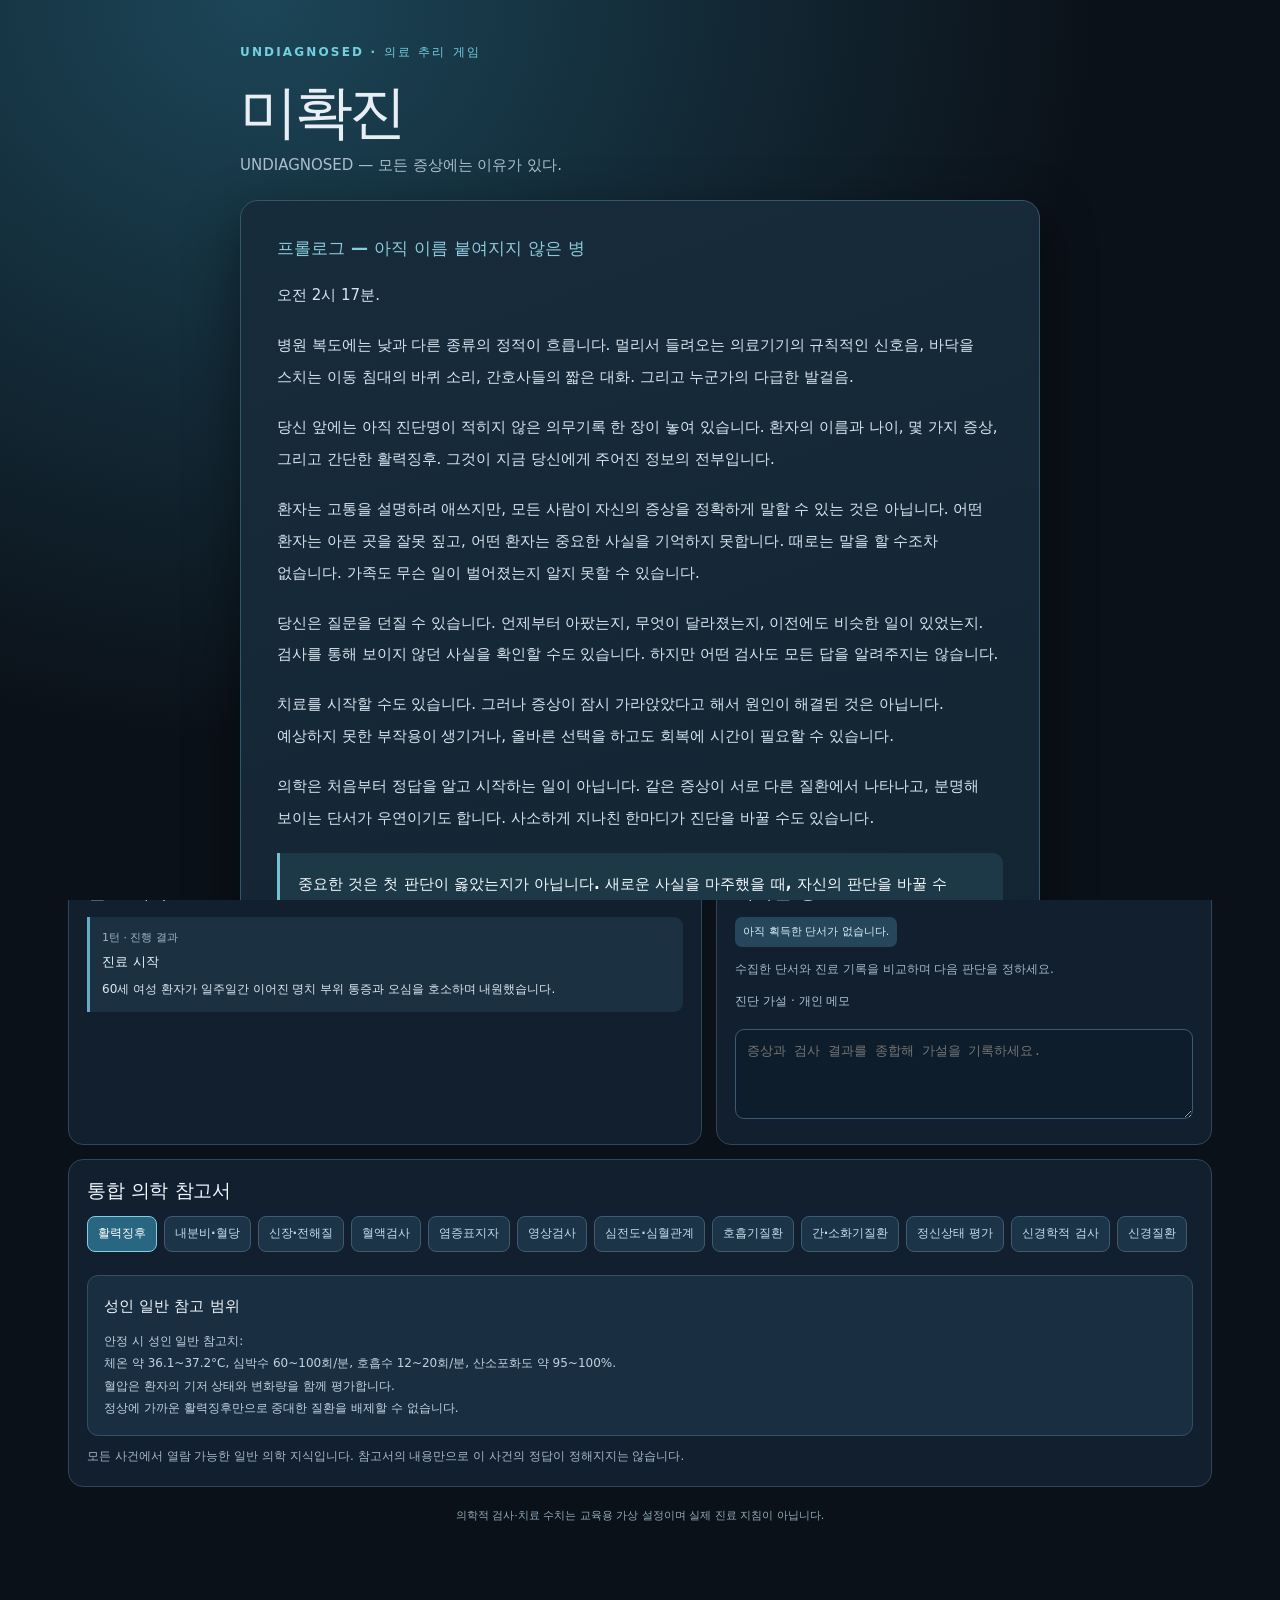
==== index.html @ 045e614c "Require timely source control and antibiotics for top ending" ====
<!doctype html>
<html lang="ko">
<head>
<meta charset="utf-8" />
<meta name="viewport" content="width=device-width, initial-scale=1" />
<title>미확진 | CASE 001 조용한 복통</title>
<style>
:root{font-family:system-ui,-apple-system,'Pretendard','Noto Sans KR',sans-serif;color:#e9eef5;background:#0b1119;font-synthesis:none}
*{box-sizing:border-box}body{margin:0;min-height:100vh}button{font:inherit;cursor:pointer}button:disabled{opacity:.38;cursor:not-allowed}a{color:#9dd6ff}.app{max-width:1220px;margin:auto;padding:22px 22px 72px}.top{display:flex;align-items:center;justify-content:space-between;gap:14px;flex-wrap:wrap}.brand{font-size:12px;color:#70c9dc;letter-spacing:.16em;font-weight:800}.top h1{margin:5px 0;font-size:clamp(25px,4vw,38px);letter-spacing:-.04em}.muted{color:#94a4b7}.sub{margin:5px 0 0;color:#a8b5c4;font-size:14px}.pill{background:#142738;color:#8cd9e8;border:1px solid #29455c;border-radius:999px;padding:7px 12px;font-size:12px;font-weight:750}.button{border-radius:10px;border:1px solid #36516a;background:#1a2b3f;color:#e7f3ff;padding:10px 15px;font-weight:700}.button:hover:not(:disabled){border-color:#78c6ea;background:#203b55}.button.primary{background:#176c87;border-color:#2896b1}.button.warn{background:#6d3638;border-color:#995254}.layout{display:grid;grid-template-columns:minmax(0,1.55fr) minmax(310px,1fr);gap:16px;margin-top:17px}.panel{background:#111c29;border:1px solid #2b3b4c;border-radius:16px;padding:18px;min-width:0}.wide{grid-column:1/-1}.stats{display:grid;grid-template-columns:repeat(4,1fr);gap:10px;margin:16px 0}.stat{background:#172637;border:1px solid #2b4054;border-radius:12px;padding:14px}.stat .label{font-size:11px;color:#98aabe;margin-bottom:4px}.stat strong{font-size:23px;font-variant-numeric:tabular-nums}.stat small{font-size:11px;color:#b4c4d4}.cardhead{display:flex;justify-content:space-between;gap:14px;align-items:flex-start}.cardhead h2{margin:4px 0 5px;font-size:22px}.cardhead .code{font-size:11px;color:#70c9dc;letter-spacing:.07em;font-weight:800}.quote{margin-top:14px;padding:18px;border-radius:13px;background:#1a2a3a;border-left:3px solid #66b8c8;color:#f2f6fc;line-height:1.95;white-space:pre-wrap}.measures{display:grid;grid-template-columns:repeat(3,1fr);gap:8px;margin-top:14px}.measure{background:#0d1723;border-radius:10px;padding:11px}.measure span{font-size:11px;color:#91a6b9}.measure b{display:block;font-size:18px;margin-top:4px;font-variant-numeric:tabular-nums}.sectiontitle{font-size:13px;letter-spacing:.06em;color:#92bace;font-weight:850;margin:0 0 12px}.tabs{display:flex;flex-wrap:wrap;gap:7px;margin-bottom:13px}.tab{border:1px solid #3b4b5c;border-radius:9px;background:#152435;color:#b7c8d8;padding:8px 11px;font-size:13px;font-weight:700}.tab.active{background:#235c73;border-color:#50a9c5;color:#fff}.actions{display:grid;gap:8px;max-height:470px;overflow:auto;padding-right:3px}.action{width:100%;text-align:left;border:1px solid #34485a;border-radius:11px;background:#172536;color:#ebf3fa;padding:12px;display:flex;align-items:center;justify-content:space-between;gap:14px}.action:hover:not(:disabled){background:#21364b;border-color:#77a4bd}.action strong{display:block;font-size:14px}.action small{display:block;color:#95acbd;margin-top:3px;font-size:12px}.cost{white-space:nowrap;background:#263c4f;border-radius:6px;padding:5px 7px;color:#a6d7e7;font-weight:850;font-size:12px}.narrative{margin-top:12px;max-height:345px;overflow:auto}.entry{padding:12px;border-left:2px solid #4b8aa6;background:#172736;margin:0 0 8px;border-radius:0 9px 9px 0}.entry small{color:#96aabf}.entry strong{display:block;margin:4px 0;font-size:14px}.entry p{white-space:pre-wrap;line-height:1.75;font-size:13px;margin:5px 0 0;color:#d6e3ee}.entry.alert{border-left-color:#f0a366;background:#352a2b}.entry.good{border-left-color:#6bc8a3}.control{display:flex;justify-content:space-between;align-items:center;gap:10px;margin-top:15px;flex-wrap:wrap}.track{display:flex;gap:5px;margin-top:11px}.dot{height:7px;flex:1;border-radius:20px;background:#304253}.dot.on{background:#51bfd2}.evidence{display:flex;flex-wrap:wrap;gap:6px;margin:12px 0}.tag{font-size:11px;padding:5px 8px;border-radius:6px;background:#1f3a4e;color:#b6dcf2}.tag.red{background:#542d32;color:#ffd9d9}.help{font-size:12px;line-height:1.8;color:#9dafc2}.openbook{background:#142536;border:1px solid #334f62;border-radius:12px;padding:14px;margin-top:12px}.openbook h3{margin:0 0 8px;font-size:14px}.openbook p{margin:7px 0;font-size:12px;line-height:1.85;color:#c1d1e0;white-space:pre-line}.over{margin:16px 0;padding:22px;border:1px solid #6ca5ab;border-radius:17px;background:linear-gradient(140deg,#173c47,#11232f)}.over h2{margin:0 0 12px}.over p{line-height:1.8}.optionrow{display:flex;flex-wrap:wrap;gap:8px;margin-top:12px}.mini{font-size:11px}.danger{color:#ffb7a7}.gold{color:#f8d18a}.hidden{display:none!important}.separator{height:1px;background:#2c4052;margin:15px 0}.details{background:#111d2a;border-radius:8px;padding:9px 12px;margin-top:12px}.details summary{cursor:pointer;font-size:13px;color:#d1e3f0}.details p{font-size:12px;line-height:1.8;color:#a5b9c9}.vitalswarn{color:#ffb7a7!important}@media(max-width:850px){.layout{grid-template-columns:1fr}.stats{grid-template-columns:repeat(2,1fr)}.app{padding:14px 13px 65px}.panel{padding:14px}.wide{grid-column:auto}.measures{grid-template-columns:repeat(3,1fr)}.measure b{font-size:15px}}@media(max-width:400px){.measures{grid-template-columns:repeat(2,1fr)}}

/* 시작 전 독립된 응급실 초진 장면 */
.intro-screen{position:fixed;inset:0;z-index:1000;overflow-y:auto;background:radial-gradient(ellipse at 25% 0%,#183648 0%,#0b1119 52%);padding:24px 16px 55px}
.intro-inner{max-width:790px;margin:24px auto 0}
.intro-eyebrow{color:#70c9dc;font-size:12px;font-weight:850;letter-spacing:.15em}
.intro-title{font-size:clamp(30px,5vw,46px);line-height:1.2;margin:12px 0 8px;letter-spacing:-.05em}
.intro-lead{font-size:15px;color:#aec2d0;line-height:1.85;margin:0 0 24px}
.intro-paper{background:#152534;border:1px solid #365268;border-radius:18px;padding:clamp(20px,4vw,35px);box-shadow:0 18px 55px #0005}
.intro-meta{display:flex;gap:9px;flex-wrap:wrap;margin-bottom:20px}
.intro-meta span{background:#20394c;border:1px solid #345569;border-radius:8px;padding:7px 11px;font-size:12px;color:#d5e7f3}
.intro-scene{font-size:15px;line-height:2.05;color:#d0dfeb;margin:15px 0 20px}
.intro-speaker{color:#74d4df;font-weight:850;font-size:12px;letter-spacing:.02em;margin-bottom:7px}
.intro-dialogue{border-left:3px solid #66b8c8;background:#1b3040;border-radius:0 12px 12px 0;padding:15px 18px;font-size:16px;line-height:2.05;color:#f6f9fc;margin:0 0 19px;white-space:pre-line}
.intro-dialogue.family{border-left-color:#d3ab76;background:#2d2d35}
.intro-record{border-top:1px solid #385064;padding-top:18px;margin-top:19px}
.intro-record h3{margin:0 0 12px;font-size:14px;color:#bcd6e6}
.intro-vitals{display:grid;grid-template-columns:repeat(3,1fr);gap:8px}
.intro-vitals div{padding:10px;background:#0f1d2b;border-radius:9px}
.intro-vitals small{display:block;color:#96aebe;font-size:11px}
.intro-vitals b{display:block;margin-top:4px;font-size:15px}
.intro-notice{color:#a7c0d2;font-size:12px;line-height:1.8;margin-top:15px}
.intro-action{display:flex;align-items:center;justify-content:space-between;gap:15px;flex-wrap:wrap;margin-top:22px}
.intro-action .button{padding:14px 23px;font-size:15px}
body.intro-open{overflow:hidden}
@media(max-width:500px){.intro-inner{margin:0 auto}.intro-vitals{grid-template-columns:repeat(2,1fr)}.intro-action .button{width:100%}}

/* 공통 세계관 프롤로그와 CASE 선택 */
.world-screen{position:fixed;inset:0;z-index:2000;overflow-y:auto;background:radial-gradient(ellipse at 20% 0%,#1c4658,#0b1119 58%);padding:24px 16px 65px}
.world-inner{max-width:800px;margin:20px auto 0}
.world-kicker{font-size:12px;font-weight:800;color:#74cfdf;letter-spacing:.18em}
.world-inner h1{font-size:clamp(34px,6vw,58px);letter-spacing:-.06em;margin:13px 0 4px}
.world-subtitle{color:#acbdce;font-size:15px;margin:0 0 25px}
.world-sheet{border:1px solid #34566a;background:linear-gradient(160deg,#172c3b,#101c29);border-radius:18px;padding:clamp(20px,4vw,36px);box-shadow:0 18px 55px #0007}
.world-sheet h2{font-size:17px;color:#8ccbdc;margin:0 0 20px}
.world-sheet p{font-size:15px;line-height:2.13;color:#d8e5ef;margin:0 0 18px;word-break:keep-all}
.world-sheet .world-emphasis{border-left:3px solid #70c4d1;background:#1d3947;padding:16px 18px;font-weight:700;color:#f5fbff;border-radius:0 10px 10px 0}
.world-selection{margin-top:26px;border-top:1px solid #34566a;padding-top:22px}
.world-selection h2{font-size:17px;margin:0 0 8px}
.world-selection .help{margin-bottom:16px}
.world-cases{display:grid;grid-template-columns:repeat(2,minmax(0,1fr));gap:12px}
.world-case{display:flex;flex-direction:column;align-items:flex-start;gap:8px;text-align:left;background:#1c3244;color:#f2f9ff;border:1px solid #43657a;border-radius:13px;padding:18px;min-height:150px;text-decoration:none}
.world-case:hover,.world-case:focus-visible{background:#27475c;border-color:#8fd7e6}
.world-case small{font-size:11px;letter-spacing:.1em;color:#83cadb;font-weight:850}
.world-case strong{font-size:18px}
.world-case span{font-size:12px;line-height:1.7;color:#aec4d4}
.world-footnote{color:#94adbf;font-size:12px;line-height:1.8;margin-top:18px}
@media(max-width:580px){.world-cases{grid-template-columns:1fr}.world-case{min-height:0}.world-inner{margin:0 auto}}

/* AP 및 턴 막대: 공통 스타일 파일이 이전 캐시여도 표시 */
.ug-shell .ug-stat .track{display:flex!important;gap:5px;min-height:7px;align-items:center;margin-top:11px}
.ug-shell .ug-stat .track .dot{display:block!important;flex:1 1 0;min-width:0;height:7px;border-radius:999px;background:#304253}
.ug-shell .ug-stat .track .dot.on{background:#51bfd2}
.ug-shell .ug-stat #stateDesc{display:block;margin-top:2px;font-size:11px;color:#a9becd}
</style>
<link rel="stylesheet" href="./shared-ui.css?v=3">
</head>
<body class="intro-open">

<section class="world-screen" id="worldScreen" aria-labelledby="worldTitle">
  <div class="world-inner">
    <div class="world-kicker">UNDIAGNOSED · 의료 추리 게임</div>
    <h1 id="worldTitle">미확진</h1>
    <p class="world-subtitle">UNDIAGNOSED — 모든 증상에는 이유가 있다.</p>
    <article class="world-sheet">
      <h2>프롤로그 — 아직 이름 붙여지지 않은 병</h2>
      <p>오전 2시 17분.</p>
      <p>병원 복도에는 낮과 다른 종류의 정적이 흐릅니다. 멀리서 들려오는 의료기기의 규칙적인 신호음, 바닥을 스치는 이동 침대의 바퀴 소리, 간호사들의 짧은 대화. 그리고 누군가의 다급한 발걸음.</p>
      <p>당신 앞에는 아직 진단명이 적히지 않은 의무기록 한 장이 놓여 있습니다. 환자의 이름과 나이, 몇 가지 증상, 그리고 간단한 활력징후. 그것이 지금 당신에게 주어진 정보의 전부입니다.</p>
      <p>환자는 고통을 설명하려 애쓰지만, 모든 사람이 자신의 증상을 정확하게 말할 수 있는 것은 아닙니다. 어떤 환자는 아픈 곳을 잘못 짚고, 어떤 환자는 중요한 사실을 기억하지 못합니다. 때로는 말을 할 수조차 없습니다. 가족도 무슨 일이 벌어졌는지 알지 못할 수 있습니다.</p>
      <p>당신은 질문을 던질 수 있습니다. 언제부터 아팠는지, 무엇이 달라졌는지, 이전에도 비슷한 일이 있었는지. 검사를 통해 보이지 않던 사실을 확인할 수도 있습니다. 하지만 어떤 검사도 모든 답을 알려주지는 않습니다.</p>
      <p>치료를 시작할 수도 있습니다. 그러나 증상이 잠시 가라앉았다고 해서 원인이 해결된 것은 아닙니다. 예상하지 못한 부작용이 생기거나, 올바른 선택을 하고도 회복에 시간이 필요할 수 있습니다.</p>
      <p>의학은 처음부터 정답을 알고 시작하는 일이 아닙니다. 같은 증상이 서로 다른 질환에서 나타나고, 분명해 보이는 단서가 우연이기도 합니다. 사소하게 지나친 한마디가 진단을 바꿀 수도 있습니다.</p>
      <p class="world-emphasis">중요한 것은 첫 판단이 옳았는지가 아닙니다. 새로운 사실을 마주했을 때, 자신의 판단을 바꿀 수 있는가입니다.</p>
      <p>그리고 의무기록의 숫자 뒤에는 한 사람이 있습니다. 어제까지 평범한 일상을 보내던 사람, 내일의 약속을 기대하던 사람, 가족에게 별일 없다고 말했던 사람이 지금 당신 앞에 있습니다.</p>
      <p>이해하기 어려운 말을 하거나 낯선 행동을 보인다고 해도, 그 사람 자체가 이상한 것은 아닙니다. 아직 설명되지 않은 증상을 겪고 있을 수도 있습니다.</p>
      <p>시간은 멈추지 않습니다. 모든 검사를 할 수도, 모든 가능성을 기다릴 수도 없습니다. 무엇을 먼저 물어보고, 어떤 검사를 선택하고, 언제 치료할지 결정해야 합니다.</p>
      <p>당신은 의무기록의 첫 장을 펼칩니다. 확인된 사실은 많지 않습니다. 그러나 지금 당신을 기다리는 환자가 있습니다.</p>
      <p><strong>환자 접수 준비 완료.<br>현재 진단: 미확진(UNDIAGNOSED)</strong></p>
      <div class="world-selection" id="caseSelection">
        <h2>담당할 사건을 선택하십시오</h2>
        <p class="help">사건을 선택하면 해당 환자의 프롤로그가 공개됩니다. 질환의 정답은 진료가 끝나기 전까지 알려주지 않습니다.</p>
        <div class="world-cases">
          <button class="world-case" type="button" id="chooseCase001"><small>CASE 001 · 응급실</small><strong>조용한 복통</strong><span>며칠째 계속된 통증을 호소하는 환자. 어디서부터 문제를 살펴야 할까요?</span></button>
          <a class="world-case" href="./case002.html"><small>CASE 002 · 응급실</small><strong>그녀가 변하기 시작했다</strong><span>갑작스러운 행동 변화와 불안. 환자와 보호자는 서로 다른 이야기를 합니다.</span></a>
          <a class="world-case" href="./case003.html"><small>CASE 003 · 응급실 / 동물병원</small><strong>마지막 산책</strong><span>의식 없는 환자와 함께 구조된 강아지. 두 개의 기록에서 사건의 원인을 찾아보세요.</span></a>
          <a class="world-case" href="./case004.html"><small>CASE 004 · 응급실</small><strong>99%</strong><span>정상처럼 보이는 수치와 심한 두통. 검사 결과와 환자 상태가 일치하지 않습니다.</span></a>
          <a class="world-case" href="./case005.html"><small>CASE 005 · 소아응급실</small><strong>다 나은 줄 알았는데</strong><span>명절 뒤 장염 진료를 받고 돌아온 아이. 설사는 줄었지만 어째서 상태가 나빠졌을까요?</span></a>
        </div>
      </div>
    </article>
    <p class="world-footnote">본 작품은 가상의 인물과 진료 경과를 다루는 의료 추리 게임이며, 실제 의료행위를 위한 지침이 아닙니다.</p>
  </div>
</section>

<section class="intro-screen" id="introScreen" aria-labelledby="introTitle">
  <div class="intro-inner">
    <div class="intro-eyebrow">UNDIAGNOSED · 미확진 / CASE 001</div>
    <h1 class="intro-title" id="introTitle">조용한 복통</h1>
    <p class="intro-lead">응급실에 한 환자가 도착했습니다. 진료실 문이 열리고, 환자는 보호자의 부축을 받으며 의자에 앉습니다.</p>
    <article class="intro-paper">
      <div class="intro-meta"><span>환자 · 김막례</span><span>60세 · 여성</span><span>동행 · 가족 보호자 1명</span><span>응급실 초진</span></div>
      <p class="intro-scene">김막례 님은 한 손으로 윗배를 감싸 쥐고 있습니다. 얼굴에는 피곤한 기색이 역력하지만, 의사의 질문에 또렷하게 대답할 수 있습니다. 옆에 앉은 보호자가 걱정스러운 표정으로 환자를 바라봅니다.</p>
      <div class="intro-speaker">김막례 님</div>
      <div class="intro-dialogue">“선생님… 제가 며칠째 배가 영 편하질 않아서요.

한 일주일쯤 됐나 봐요. 처음에는 그냥 체했나 싶었어요. 그런데 명치께가 계속 아프고, 밥을 먹어도 속이 답답해서 시원찮더라고요.

그냥 좀 쉬면 나을 줄 알았는데… 어제부터는 더 힘들어서요. 오늘은 도저히 못 참겠어서 왔어요.”</div>
      <div class="intro-speaker">보호자</div>
      <div class="intro-dialogue family">“평소에는 아프다고 잘 말씀 안 하시는 분인데, 며칠 동안 식사도 제대로 못 하셨어요. 집에서 좀 쉬시라고 했는데 계속 배가 아프다고 하셔서 제가 모시고 왔습니다.”</div>
      <p class="intro-scene">간호사가 초기 활력징후를 기록합니다. 김막례 님은 진료실 의사를 올려다보며 묻습니다.</p>
      <div class="intro-speaker">김막례 님</div>
      <div class="intro-dialogue">“선생님, 그냥 소화가 안 되는 걸까요? 제가 왜 이러는지 좀 봐주세요….”</div>
      <section class="intro-record" aria-label="초기 접수 기록">
        <h3>응급실 초기 접수 기록</h3>
        <div class="intro-vitals"><div><small>체온</small><b>37.5°C</b></div><div><small>혈압</small><b>132/82 mmHg</b></div><div><small>심박수</small><b>104회/분</b></div><div><small>호흡수</small><b>18회/분</b></div><div><small>산소포화도</small><b>97%</b></div><div><small>의식 상태</small><b>명료</b></div></div>
        <p class="intro-notice">기록된 주호소: 일주일가량 지속된 상복부 불편감 및 통증 · 식사량 감소<br><br>이 기록은 접수 단계에서 얻은 기본 정보입니다. 자세한 병력과 검사 결과는 진료를 진행하며 직접 확인해야 합니다.</p>
      </section>
      <div class="intro-action"><span class="help">4턴 · 턴당 4 AP · 참고서 열람 무료</span><div style="display:flex;gap:10px;flex-wrap:wrap"><button class="button" type="button" id="introToCases">전체 사건 목록</button><button class="button primary" type="button" id="startCase">환자 진료 시작 →</button></div></div>
    </article>
  </div>
</section>
<main class="ug-shell"><header class="ug-header"><div class="ug-heading"><div class="ug-kicker">UNDIAGNOSED · 미확진 · CASE 001</div><h1>조용한 복통</h1><p class="ug-subtitle">4턴 · 매 턴 4 AP · 문진 1 AP / 검사·치료 2 AP</p></div><nav class="ug-nav" aria-label="사건 탐색"><button id="homeCases" type="button" class="ug-btn">전체 사건 목록</button><button type="button" id="reset" class="ug-btn">처음부터</button></nav></header><div class="ug-stats"><div class="ug-stat"><small>진료 턴</small><strong id="turnNo">1 / 4</strong><div class="track" id="turnTrack"></div></div><div class="ug-stat"><small>남은 행동력</small><strong id="apNo">4 AP</strong><div class="track" id="apTrack"></div></div><div class="ug-stat"><small>이번 턴 검사</small><strong id="testsNo">0 / 2</strong></div><div class="ug-stat"><small>진료 상태</small><strong id="stateNo" class="ug-stat-small">초기 평가</strong><small id="stateDesc">문진 · 검사 · 치료</small></div></div><div class="ug-grid"><section class="ug-card ug-patient" aria-label="환자 현재 상태"><div class="ug-eyebrow" id="stateCode">S1 · 초기 내원</div><h2 id="stateTitle">일주일째 이어진 통증</h2><div class="ug-diagnosis" id="stateTime">60세 여성 · 응급실 내원</div><span class="pill" id="stateTag">초기 평가</span><div class="quote" id="patientQuote"></div><div class="measures" id="vitals"></div><p class="ug-hint" id="currentNote"></p><div class="ug-patient-flags"><h3>치료 기록</h3><div class="evidence" id="flags"></div></div></section><section class="ug-card ug-actions"><h2>행동 선택</h2><div class="tabs" id="tabs"></div><div class="actions" id="actions"></div><div class="ug-actions-footer"><span class="ug-hint">4턴 · 매 턴 검사 최대 2회</span><button type="button" class="ug-btn-primary" id="endTurn">다음 턴 →</button></div></section><section class="ug-card ug-journal"><h2>진료 기록</h2><div class="narrative" id="journal"></div></section><section class="ug-card ug-evidence"><h2>획득한 정보</h2><div class="evidence" id="evidence"></div><p class="ug-hint">수집한 단서와 진료 기록을 비교하며 다음 판단을 정하세요.</p><label class="ug-notes-label" for="memo">진단 가설 · 개인 메모</label><textarea id="memo" class="ug-notes" rows="3" placeholder="증상과 검사 결과를 종합해 가설을 기록하세요."></textarea></section><section class="ug-card ug-card-wide ug-book"><h2>통합 의학 참고서</h2><div class="ug-booknav tabs" id="bookTabs"></div><div class="ug-bookbody openbook" id="bookContent"></div><p class="ug-hint">모든 사건에서 열람 가능한 일반 의학 지식입니다. 참고서의 내용만으로 이 사건의 정답이 정해지지는 않습니다.</p></section><section id="ending" class="ug-final over hidden"></section></div><p class="ug-footer">의학적 검사·치료 수치는 교육용 가상 설정이며 실제 진료 지침이 아닙니다.</p></main>
<script>
'use strict';
const history=[
{id:'H-01',title:'통증의 위치 및 양상',question:'어디가 어떻게 아프신가요? 언제부터 아프셨나요?',answer:'한 일주일 전부터인가… 명치 쪽부터 윗배가 계속 아파요, 선생님.\n\n처음엔 그냥 속이 좀 더부룩한 정도였는데, 밥을 먹으면 꼭 뭔가 얹힌 것처럼 답답하고 속도 쓰려요.\n\n가만히 있어도 가끔 쿡쿡 찌르는 것처럼 아프고요.\n\n며칠 전까지는 급체한 건가 싶어서 그냥 참았는데, 점점 심해지니까 도저히 안 되겠더라고요. 그래서 오늘 응급실에 왔어요.'},
{id:'H-02',title:'최근 식사 이력',question:'최근 일주일 사이에 특별히 드신 음식이 있으신가요?',answer:'특별한 거요? 음… 한 일주일 전에 가족들이랑 생선구이를 먹었어요. 고등어였나… 아무튼 집에서 구워 먹었고요.\n\n그전에 친구들이랑 민물고기 회를 먹으러 간 적도 있어요. 한 2주 정도 됐나?\n\n그 외에는 거의 집에서 밥 먹었어요. 김치찌개도 끓여 먹고, 며칠 전에는 김밥도 사 먹었고요.\n\n그런데 제가 먹은 음식 때문에 그런 걸까요?'},
{id:'H-03',title:'알레르기 병력',question:'평소 알레르기가 있으신가요? 약을 맞고 문제가 생긴 적은요?',answer:'저 비염이 좀 심해요. 젊었을 때부터 그랬어요.\n\n아, 예전에 항생제 주사를 맞고 갑자기 온몸에 두드러기가 나면서 숨쉬기 힘들었던 적이 있어요. 그때 의사 선생님이 페니실린 계열 약은 조심하라고 하셨던 것 같아요.'},
{id:'H-04',title:'복용 약물',question:'현재 복용하시는 약이 있으신가요?',answer:'당뇨약 먹고 있어요. 벌써 몇 년 됐죠. 아침저녁으로 챙겨 먹는데, 요 며칠은 속이 안 좋아서 밥도 제대로 못 먹었어요. 새로 처방받은 약은 없고요.'},
{id:'H-05',title:'동반 소화기 증상',question:'구토나 설사 같은 다른 증상도 있나요?',answer:'속이 계속 울렁거려요. 토할 것 같은 느낌은 있는데 실제로 토한 적은 없어요. 설사도 안 했고요. 밥을 조금만 먹어도 배가 꽉 찬 것처럼 답답해요.'},
{id:'H-06',title:'가족 및 동행자 증상',question:'같이 식사한 분들 중에 아픈 사람이 있나요?',answer:'아뇨, 없어요. 남편이랑 애들도 같이 생선구이를 먹었는데 다 멀쩡해요. 회를 같이 먹었던 친구들도 아프다는 얘기는 없었고요.'},
{id:'H-07',title:'과거 소화기 질환',question:'위궤양이나 비슷한 복통을 겪은 적이 있나요?',answer:'예전에도 가끔 속이 쓰릴 때가 있었죠. 약국에서 약을 먹으면 나았어요. 위내시경은 몇 년 전에 했는데 큰 문제는 없다고 들었어요.'},
{id:'H-08',title:'최근 외상 및 사고',question:'최근 넘어지거나 배를 부딪친 적이 있나요?',answer:'아니요. 그런 적 전혀 없어요. 갑자기 왜 이러는지 모르겠어요. 혹시 큰 병은 아니겠죠?'}
];
const studies=[
{id:'LAB-01',title:'일반혈액검사 CBC + Diff.',type:'lab'}, {id:'LAB-02',title:'염증표지자 CRP',type:'lab'},
{id:'LAB-03',title:'간·신장 기능',type:'lab'}, {id:'LAB-04',title:'대변 기생충검사',type:'lab'},
{id:'LAB-05',title:'페니실린 알레르기 피부시험',type:'lab'},
{id:'I-01',title:'복부 X-ray',type:'image'}, {id:'I-02',title:'복부초음파',type:'image'},
{id:'I-03',title:'복부 CT',type:'image'}, {id:'I-04',title:'위내시경',type:'image'}
];
const therapies=[
{id:'T-01',title:'정맥 수액 요법',short:'수액'}, {id:'T-02',title:'이미페넴/실라스타틴',short:'이미페넴'},
{id:'T-03',title:'세프트리악손',short:'세프트리악손'}, {id:'T-04',title:'반코마이신',short:'반코마이신'},
{id:'T-05',title:'페니실린 G',short:'페니실린'}, {id:'T-08',title:'외과적 수술',short:'수술'}
];
const docs={"활력징후":{"title":"성인 일반 참고 범위","body":"안정 시 성인 일반 참고치:\n체온 약 36.1~37.2°C, 심박수 60~100회/분, 호흡수 12~20회/분, 산소포화도 약 95~100%.\n혈압은 환자의 기저 상태와 변화량을 함께 평가합니다.\n정상에 가까운 활력징후만으로 중대한 질환을 배제할 수 없습니다."},"내분비·혈당":{"title":"당뇨·갑상선·부신","body":"저혈당은 식은땀, 떨림, 혼돈, 의식 저하를 유발할 수 있습니다.\n당뇨병성 케톤산증은 고혈당·케톤증·대사성 산증을 특징으로 하며 복통이나 구토가 동반될 수 있습니다.\n갑상선기능항진증은 빈맥·체중감소·불안·열불내성 등을 유발할 수 있습니다. TSH와 유리 T4 등을 함께 해석합니다.\n부신기능저하는 피로, 저혈압, 전해질 변화 등 다양한 증상을 보일 수 있습니다."},"신장·전해질":{"title":"신기능·전해질 이상","body":"크레아티닌·추정사구체여과율(eGFR)과 소변검사는 신장 기능과 손상 평가에 사용합니다.\n저나트륨혈증은 오심·두통·혼돈·발작까지 유발할 수 있으며, 고칼륨혈증은 부정맥 위험이 있습니다.\n검사 수치는 변화 속도, 투약 이력, 수분 상태 및 다른 임상 소견과 함께 해석해야 합니다."},"혈액검사":{"title":"CBC·백혈구 감별계산","body":"성인 WBC 약 4,000~11,000/µL.\n호중구 대략 40~70%, 림프구 20~40%, 단핵구 2~8%, 호산구 1~4%, 호염기구 0~1%.\n호산구 절대수 = WBC × 호산구 비율(소수). 호산구 증가는 알레르기, 일부 기생충 질환 등 여러 원인에서 보입니다.\n수치는 임상 상황과 검사실 참고 범위를 함께 고려합니다."},"염증표지자":{"title":"CRP 및 염증반응","body":"CRP는 염증 자극에 반응하는 급성기 단백질입니다. 여러 감염성·비감염성 상태에서 상승할 수 있습니다.\nCRP 수치 하나만으로 원인 질환이나 병변의 위치를 확정할 수 없습니다.\n치료 직후에도 수치가 지연되어 변할 수 있으므로 증상·활력징후와 시간 경과를 함께 평가합니다."},"영상검사":{"title":"X-ray·초음파·CT·MRI","body":"단순 X-ray: 빠르게 확인할 수 있지만 작은 병변이나 겹쳐 있는 구조를 놓칠 수 있습니다.\n초음파: 체액성·고형성 병변 평가에 유용하며 검사자와 위치에 따라 관찰이 달라집니다.\nCT: 단면 영상으로 해부학적 구조, 일부 이물질, 액체저류, 지방·석회화 성분 등을 평가합니다.\nMRI: 연부조직과 신경계 구조를 상세히 평가합니다.\n검사에서 특이 소견이 없더라도 모든 질환이 배제되는 것은 아닙니다."},"심전도·심혈관계":{"title":"흉통·부정맥과 심전도","body":"흉통은 근골격계 통증부터 급성 관상동맥증후군, 폐색전증 등 여러 원인으로 발생합니다.\n12유도 심전도는 심장 전기활동을 평가하며, 심근손상 표지자(트로포닌)는 시간에 따른 변화를 확인하기도 합니다.\n정상 심전도 한 번으로 모든 급성 심장질환을 배제할 수는 없습니다."},"호흡기질환":{"title":"천식·폐렴·폐색전증","body":"천식은 가변적인 기도 협착과 쌕쌕거림·기침·호흡곤란 등을 유발할 수 있습니다.\n폐렴에서는 발열, 기침, 호흡곤란 등이 나타날 수 있지만 양상이 다양합니다.\n폐색전증은 갑작스러운 호흡곤란, 흉통, 빈맥, 저산소증 등으로 나타날 수 있습니다. 증상 하나만으로 확정하거나 배제하지 않습니다."},"간·소화기질환":{"title":"간·담도·췌장과 소화기 증상","body":"간효소(AST·ALT), 빌리루빈과 알부민 등은 각기 다른 생리적 정보를 제공합니다.\n췌장염에서는 복통과 혈중 리파아제 상승 등이 나타날 수 있습니다.\n담낭·담도 질환은 우상복부 통증, 발열, 황달 등을 동반할 수 있습니다.\n소화기 증상은 장기별 특징과 영상검사·혈액검사를 종합해 감별합니다."},"정신상태 평가":{"title":"정신과적 증상과 신체질환","body":"불면, 환각, 망상, 극심한 불안과 행동 변화는 다양한 원인에서 나타납니다.\n새롭게 발생한 기억력 저하, 의식 변동, 발작, 이상운동, 자율신경 이상은 추가적인 신체·신경학적 평가가 필요한 신호입니다.\n증상 조절은 중요하지만 원인 평가를 대체하지는 않습니다."},"신경학적 검사":{"title":"뇌파·뇌척수액·PCR","body":"뇌파(EEG)는 발작과 뇌 기능의 변화를 평가하는 데 도움을 줍니다. 비특이적 서파만으로 원인을 확정할 수 없습니다.\n일반 뇌척수액검사는 세포수, 단백질, 당 등을 확인합니다. 정상에 가까운 결과가 모든 뇌 질환을 배제하지는 않습니다.\nPCR은 표적 병원체의 유전물질을 찾는 검사이며, 결과는 검사 시점과 임상상에 따라 해석합니다."},"신경질환":{"title":"신경질환 · 뇌염과 기타 신경계 질환","body":"[신경질환의 대표적인 증상]\n두통, 감각 변화, 근력 저하, 기억력 변화, 발작, 이상운동, 의식 변화는 여러 신경질환에서 나타날 수 있습니다. 증상이 나타난 속도와 동반 소견이 중요합니다.\n\n[뇌염]\n뇌염은 뇌 조직에 염증이 발생하는 질환군으로 원인에 따라 감염성, 자가면역성 등으로 나눌 수 있습니다. 발열이 없거나 초기 검사에서 뚜렷한 이상이 없을 수도 있습니다.\n\n[감염성 뇌염]\n바이러스 등 감염성 원인이 관련될 수 있으며 혼돈, 발작, 기억장애 등이 나타날 수 있습니다. 단순포진바이러스(HSV) 뇌염이 의심될 때는 신속한 평가와 적절한 경험적 항바이러스 치료가 중요합니다. 초기 PCR 음성만으로 모든 경우를 배제하지는 않습니다.\n\n[기타 신경질환]\n뇌전증은 반복적인 비유발 발작을 특징으로 하며 뇌파와 병력을 함께 평가합니다. 뇌혈관질환은 갑작스러운 국소 신경학적 이상을 일으킬 수 있습니다. 편두통은 반복적인 두통과 감각 증상을 동반할 수 있습니다.\n\n[검사 해석]\n뇌 MRI, 뇌파, 뇌척수액검사 중 어느 한 가지 결과만으로 모든 신경질환을 확진하거나 배제할 수는 없습니다."},"자가면역 질환":{"title":"자가면역 질환과 면역학적 검사","body":"자가면역질환은 면역체계가 자신의 조직을 표적으로 삼아 염증과 기능장애를 일으키는 질환군입니다. 피부, 관절, 신경, 혈액, 신장 등 여러 장기에 영향을 줄 수 있습니다.\nANA, ANCA, 류마티스인자, 항CCP 항체 같은 검사는 특정 질환 평가에 도움을 주지만, 양성 하나만으로 진단을 확정하지 않습니다.\n증상, 진찰 소견, 장기기능 검사, 영상 및 때로 조직검사가 함께 필요합니다.\n\n[전신홍반루푸스(SLE)]\n전신홍반루푸스는 피부·관절·신장·혈액세포·심폐 및 신경계를 침범할 수 있는 전신 자가면역질환입니다.\n피로, 관절통, 피부 발진, 구강궤양, 단백뇨·혈구감소 등 다양한 소견을 보일 수 있습니다.\nANA는 평가에 활용되지만 특이도가 완전하지 않으며, 항dsDNA, 보체, 소변검사 등 다른 정보와 종합해야 합니다.\n\n[류마티스관절염]\n류마티스관절염에서는 손·발의 작은 관절에 지속적인 부종과 통증, 아침 강직 등이 생길 수 있습니다.\n류마티스인자(RF)와 항CCP 항체가 진단을 뒷받침할 수 있지만 음성이라고 반드시 배제되지는 않습니다.\n관절 진찰, 염증표지자, 영상, 증상 기간 등을 함께 평가합니다.\n\n[쇼그렌증후군]\n쇼그렌병은 눈물샘·침샘 등 외분비샘에 영향을 줄 수 있는 자가면역질환입니다.\n안구건조, 구강건조 외에도 관절통, 피로, 말초신경 증상 등이 나타날 수 있습니다.\n항SSA/Ro 항체, 눈물 분비 평가, 침샘 검사 등은 임상 소견과 함께 해석합니다.\n\n[자가면역성 뇌염]\n면역반응에 의해 뇌 기능에 변화가 발생하는 질환군입니다. 정신과적 증상, 기억장애, 발작, 이상운동, 자율신경 변화 등이 나타날 수 있습니다. 특정 신경세포 표면 항체의 혈청·뇌척수액 검사가 진단에 도움이 되지만 임상상과 함께 판단합니다. 감염성 원인을 합리적으로 평가한 뒤 의심이 높다면 전문의가 조기 면역치료를 고려할 수 있습니다.\n\n[전신 혈관염]\n혈관염은 혈관벽의 염증으로 여러 장기에 혈류 장애나 손상을 일으킬 수 있는 질환군입니다.\n원인·침범 혈관에 따라 발진, 감각이상, 신기능 변화, 호흡기 증상, 두통, 복통 등 다양한 소견이 나타납니다.\nANCA 검사나 조직검사는 특정 임상 상황에서 도움을 주지만 검사 하나로 모든 혈관염을 확진하지는 못합니다.\n\n[중증근무력증]\n중증근무력증은 신경과 근육 사이의 신호 전달이 방해되어 변동성 근력 저하가 발생하는 자가면역질환입니다.\n눈꺼풀 처짐, 복시, 삼킴·발성 곤란, 사지 근력저하 등이 나타날 수 있습니다. 증상이 피로 시 악화되기도 합니다.\n항AChR 항체, 항MuSK 항체, 전기생리검사 등이 평가에 사용되며 호흡근 약화는 긴급한 평가가 필요합니다.\n\n[길랭-바레 증후군]\n길랭-바레 증후군은 면역반응이 말초신경을 손상시켜 빠르게 진행하는 근력 저하와 감각 증상을 유발할 수 있습니다.\n반사 저하와 양측성 근력 저하가 단서가 될 수 있으며, 심한 경우 호흡근과 자율신경 기능도 영향을 받습니다.\n신경전도검사와 뇌척수액검사가 진단에 도움을 줄 수 있지만 초기에 정상에 가까울 수 있습니다."},"항생제":{"title":"항생제 작용 범위","body":"이미페넴/실라스타틴: 여러 그람양성균, 그람음성균, 혐기성균에 작용하는 카바페넴계 항생제.\n세프트리악손: 여러 그람음성균과 일부 그람양성균에 작용하며 혐기성균 치료가 필요할 때 추가 약제가 고려될 수 있습니다.\n반코마이신: 주로 그람양성균과 MRSA 등에 사용하며 그람음성균에는 효과가 없습니다. VRSA 치료제로 보지 않습니다.\n페니실린 G: 특정 감수성 균에 사용하는 항생제로 모든 감염에 통용되는 약물은 아닙니다.\n항생제 선택 전 병력, 알레르기, 신기능 및 원인 평가가 필요합니다."},"수액·수술":{"title":"보존적 처치와 외과적 치료","body":"수액 치료는 탈수와 저관류의 교정에 도움을 줄 수 있지만 모든 질환의 원인을 직접 해결하지는 않습니다.\n일부 질환에서는 약물치료 외에 배액·이물질 제거·수술 등 별도의 처치가 필요할 수 있습니다.\n시술과 수술의 필요성은 영상검사, 환자 상태, 관련 진료과의 평가를 종합해 결정합니다."},"약물 알레르기":{"title":"병력 확인·피부시험","body":"약물 알레르기는 기존 투약 이후의 증상, 발생 시점, 과거 기록을 확인하는 것이 중요합니다.\n페니실린 피부시험은 적절한 시약과 방법으로 특정 즉시형 과민반응을 평가할 때 활용합니다.\n일률적인 항생제 피부시험으로 모든 알레르기를 배제할 수 없으며 음성 결과도 절대적인 안전을 보장하지 않습니다.\n불안정한 환자의 필수 응급치료를 검사를 위해 지연해서는 안 됩니다."},"급성 과민반응":{"title":"응급 전신 알레르기 반응","body":"아나필락시스는 두드러기, 호흡곤란, 기도 부종, 저혈압, 의식 변화 등으로 나타날 수 있고 피부 증상이 없을 수도 있습니다.\n빠른 에피네프린 근육주사가 1차 치료입니다. 저혈압에서는 수액 등 보조 치료와 기도·호흡 관리가 필요할 수 있습니다.\n항히스타민제나 스테로이드는 에피네프린을 대체하지 못합니다."},"면역치료":{"title":"면역조절 치료의 개요","body":"자가면역성 질환에 고용량 스테로이드, 정맥 면역글로불린(IVIG), 혈장교환 등이 사용될 수 있습니다.\n반응이 불충분한 경우 리툭시맙 등 추가 치료를 고려합니다.\n활동성 감염 가능성과 치료 위험을 평가해야 하며, 치료 직후 반드시 호전되는 것은 아닙니다."},"성매개감염":{"title":"매독·HIV와 신경학적 증상","body":"신경매독은 인지 변화, 행동 변화, 정신과적 증상 및 다른 신경학적 증상을 유발할 수 있습니다.\n매독 혈청검사는 비트레포네마 검사(RPR 등)와 트레포네마 특이검사를 함께 해석하며, 필요 시 뇌척수액 평가 등을 고려합니다.\nHIV 관련 신경인지장애와 기회감염도 신경학적 증상을 유발할 수 있습니다.\n과거 감염 이력만으로 현재 증상의 원인을 단정하거나 낙인을 찍어서는 안 됩니다."},"종양 평가":{"title":"종양 및 종괴의 영상 평가","body":"종괴는 장기나 조직에서 관찰되는 비정상적인 덩어리로, 양성 병변과 악성 병변을 모두 포함할 수 있습니다.\n초음파·CT·MRI는 종괴의 크기, 위치, 내부 성분, 주변 조직과의 관계를 평가하는 데 활용합니다. 지방·액체·석회화 성분 등은 여러 병변을 감별하는 단서가 될 수 있습니다.\n일부 종괴는 직접적인 압박 증상 외에 전신 증상과 연관될 수 있지만, 영상에서 발견되었다는 사실만으로 다른 증상의 원인이라고 단정할 수 없습니다."},"인수공통감염병":{"title":"인수공통감염병의 개요","body":"인수공통감염병은 동물과 사람 사이에 전파될 수 있는 감염병을 말합니다. 전파 경로는 병원체마다 달라서, 진드기·오염된 물·체액·교상 등이 각각 중요할 수 있습니다.\n\n진단 시 환자의 증상, 노출 시점, 잠복기, 검사 결과를 종합해야 합니다."},"절지동물 매개 감염":{"title":"절지동물 매개 감염의 평가","body":"진드기·털진드기 등 절지동물에 노출되면 여러 종류의 바이러스성·세균성 감염병을 고려할 수 있습니다.\n발열, 피로, 두통, 근육통, 소화기 증상, 피부 변화, 혈구감소 등은 여러 질환에서 겹쳐 나타날 수 있으며 단일 증상으로 병원체를 구분할 수 없습니다.\n노출 시점과 장소, 피부 소견, 혈액검사를 바탕으로 필요한 PCR·혈청학적 검사를 선택합니다. 물린 자국이 보이지 않아도 노출 가능성을 완전히 배제할 수 없습니다."},"환경·동물 관련 세균감염":{"title":"환경·동물 관련 세균감염","body":"동물의 소변·분비물, 오염된 물이나 토양, 교상 등은 서로 다른 세균성 감염의 노출 경로가 될 수 있습니다.\n이런 감염병에서는 발열·근육통·오심·황달·신장 기능 변화가 나타날 수 있지만, 병원체와 숙주에 따라 양상이 크게 달라집니다. 동물 환자에서도 구토·기력 저하·장기 기능 변화는 여러 질환에서 관찰됩니다.\n병력과 노출력, 장기 기능 검사에 따라 검체 종류와 PCR·혈청학적 검사를 결정합니다. 검사 시점에 따른 한계와 전문가의 치료 판단을 함께 고려해야 합니다."}};
const crp={a:[28,68,132,205],b:[28,72,53,108],c:[28,76,48,21]};
const cbc={a:[[13200,74,7,245],[16400,80,5,218],[19500,85,3,175],[22400,89,1,112]],b:[[13200,74,7,245],[14500,78,5,225],[14800,79,4,205],[17400,83,3,178]],c:[[13200,74,7,245],[15000,79,5,223],[12300,76,5,222],[9400,70,5,240]]};
let g,tab='history',bookTab='활력징후',memo='';
function reset(){document.getElementById('introScreen').classList.remove('hidden');document.body.classList.add('intro-open');window.scrollTo(0,0);g={turn:1,ap:4,testCount:0,heard:new Set(),seen:new Set(),seenCT:false,seenUS:false,fluidTurn:0,abxTurn:0,sourceTurn:0,usedPen:false,recordsChecked:false,skinChecked:false,shock:false,shockTurn:0,shockResolved:false,shockEpi:false,shockFluids:false,events:[],ended:false,penalty:0,antibiotics:[],latest:null,currentResponse:null};tab='history';bookTab='활력징후';document.getElementById('memo').value='';log('진료 시작','60세 여성 환자가 일주일간 이어진 명치 부위 통증과 오심을 호소하며 내원했습니다.','neutral');render();}
function log(title,txt,tone='neutral'){g.events.unshift({turn:g.turn,title,txt,tone});g.latest=g.events[0];}
const nfmt=v=>Number(v).toLocaleString('ko-KR');
function branch(){if(g.sourceTurn&&g.sourceTurn<g.turn)return 'c';if(g.abxTurn&&g.abxTurn<g.turn){if(g.turn>=4&&g.sourceTurn===0&&g.abxTurn>=3)return 'a';return 'b';}return 'a';}
function patient(){
const p=basePatient();
if(g.shock){
 if(g.shockEpi){return {...p,code:"P-03-E",title:"응급처치 후 재평가",quote:"에피네프린 근육주사 후 호흡과 혈압을 다시 평가합니다. 전신 반응은 아직 완전히 가라앉지 않았습니다.",bp:"88/52",hr:"125",spo:"94%",rr:"26",note:"1차 응급치료 이후에도 반복적인 활력징후 확인과 추가 처치가 필요합니다."};}
 if(g.shockFluids){return {...p,code:"P-03-F",title:"응급 수액 투여 중",quote:"수액이 투여되고 있지만 환자는 여전히 숨이 차고 어지럽다고 호소합니다.",bp:"82/46",hr:"132",spo:"90%",rr:"29",note:"수액만으로 급성 호흡기·순환기 반응이 해결되지 않았습니다."};}
}
if(g.currentResponse&&g.currentResponse.turn===g.turn&&!g.shock){return {...p,...g.currentResponse.patch,code:p.code+"-R"};}
return p;
}
function basePatient(){let t=g.turn,b=branch();if(g.shock)return {code:'P-03',title:'갑작스러운 변화',tag:'응급 상황',quote:'서… 선생님… 숨이 잘 안 쉬어져요…!\n\n투여 직후 얼굴과 목이 붉어지고 전신에 두드러기가 나타납니다. 환자는 식은땀을 흘리며 점차 의식이 흐려집니다.',temp:'37.9°C',bp:'72/40',hr:'142',spo:'89%',pain:'판정 보류',rr:'30',note:'갑작스러운 호흡곤란과 저혈압. 원인 판단 및 즉각적인 처치가 필요합니다.'};
if(t===1)return {code:'S1',title:'일주일째 이어진 통증',tag:'초기 평가',quote:'선생님, 한 일주일 전부터 계속 명치가 아파요.\n\n체한 줄 알았는데 이젠 좀 더 못 참겠어서 왔어요.',temp:'37.5°C',bp:'132/82',hr:'104',spo:'97%',pain:'3/10',rr:'18',note:'의식 명료 · 상복부 압통'};
if(b==='c'){let item=t===2?['조금씩 안정되는 중','이제 조금 살 것 같아요. 그래도 배는 아직 좀 불편하네요.','37.8°C','116/75','102','4/10']:t===3?['회복의 징후','선생님, 배가 아픈 게 조금씩 줄어드는 것 같아요.','37.7°C','117/76','92','3/10']:['퇴원을 준비하며','예전처럼 밥도 조금씩 먹을 수 있을 것 같아요.','37.2°C','120/78','84','1/10'];return {code:`S${t}-C`,title:item[0],tag:'회복 경로',quote:item[1],temp:item[2],bp:item[3],hr:item[4],spo:'98%',rr:'18',pain:item[5],note:'이전보다 활력징후와 자각 증상이 안정되고 있습니다. 지속적인 경과 관찰이 필요합니다.'};}
if(b==='b'){let item=t===2?['일시적인 안정','선생님, 어제보다는 조금 나은 것 같아요. 그래도 배는 아직 아파요.','38.0°C','120/76','105','4/10']:t===3?['조금 나아진 것 같아요','열도 좀 내려간 것 같고… 이 정도면 집에 가도 되나요?','37.8°C','112/72','98','3/10']:['다시 시작된 통증','선생님… 다시 배가 아파지기 시작했어요. 이번엔 정말 힘들어요.','38.5°C','102/65','116','6/10'];return {code:`S${t}-B`,title:item[0],tag:'증상 변화',quote:item[1],temp:item[2],bp:item[3],hr:item[4],spo:'96%',rr:'23',pain:item[5],note:'일부 증상이 완화되었지만 통증과 전신 불편감이 완전히 사라지지는 않았습니다.'};}
let item=t===2?['괜찮아질 줄 알았는데','어제보다 배가 더 아파요. 자꾸 춥고 떨리네요.','38.3°C','118/76','112','5/10','21']:t===3?['흐려지는 대답','선생님… 배가 너무 아파요. 지금이… 언제였죠? 질문에 대한 답이 자꾸 엇갈립니다.','39.2°C','96/62','126','7/10','26']:['말을 잇지 못하는 환자','환자는 질문에 느리게 반응합니다. 식은땀이 흐르고 호흡이 가빠집니다.','39.8°C','78/48','138','평가 어려움','30'];return {code:`S${t}-A`,title:item[0],tag:'상태 악화',quote:item[1],temp:item[2],bp:item[3],hr:item[4],spo:t===4?'92%':'96%',rr:item[6],pain:item[5],note:t===4?'심한 저혈압과 의식 변화가 관찰됩니다. 즉각적인 평가와 처치가 필요합니다.':'이전보다 활력징후와 통증이 악화되었습니다.'};}
function isConfused(){return !g.shock && g.turn>=3 && branch()==='a';}
function canSkinTest(){return isConfused() && g.turn===3 && !g.shock;}
function doRecord(){if(!isConfused()||!canAct(1,'history')||g.recordsChecked)return;g.ap-=1;g.recordsChecked=true;log('R-01 · 과거 의무기록 확인','과거 항생제 투여 직후 전신 두드러기, 호흡곤란 및 저혈압으로 응급치료를 받은 기록이 있습니다. 당시 의무기록에 페니실린계 약물 과민반응 의심이 기재되어 있습니다.','neutral');render();}
function canAct(cost,type){if(g.ended)return false;if(g.shock)return type==='emergency'&&g.ap>=cost;if(type==='emergency')return false;return g.ap>=cost&&(type!=='test'||g.testCount<2);}
function doHistory(id){if(!canAct(1,'history')||g.heard.has(id))return;if(isConfused()&&id!=='H-03')return;const h=history.find(x=>x.id===id);g.ap-=1;g.heard.add(id);const answer=isConfused()?'보호자: “예전에 항생제를 맞고 두드러기가 심하게 나고 숨도 못 쉬어서 응급처치를 받은 적이 있어요. 정확히 어떤 약이었는지는 저도 모르겠어요. 예전 병원 기록을 확인해 보셔야 할 것 같아요.”':`환자: “${h.answer}”`;log(`${h.id} · ${h.title}`,`의료진: ${h.question}\n\n${answer}`,'neutral');render();}
function doStudy(id){if(!canAct(2,'test'))return;g.ap-=2;g.testCount++;g.seen.add(id);let result='',b=branch(),t=g.turn;
if(id==='LAB-01'){let [w,n,e,p]=cbc[b][t-1];let aec=Math.round(w*e/100);result=`WBC ${nfmt(w)}/µL (참고 4,000~11,000)\n호중구 ${n}% (참고 40~70%) · 호산구 ${e}% (참고 1~4%)\n호산구 절대수 ${nfmt(aec)}/µL (참고 ≤500)\n혈소판 ${nfmt(p)}×10³/µL (참고 150~450)\n\n소견: 참고 범위를 벗어난 항목이 있습니다. 임상 증상과 함께 해석 바랍니다.`;}
if(id==='LAB-02')result=`CRP ${crp[b][t-1]} mg/L (참고치 < 5 mg/L)\n\n소견: 참고 범위보다 높은 수치입니다. 원인 평가는 다른 소견과 함께 진행해야 합니다.`;
if(id==='LAB-03')result=t<=2?'AST 41 U/L, ALT 38 U/L, 총빌리루빈 0.9 mg/dL\nCr 1.0 mg/dL, Na 136 mmol/L\n\n급성 간세포 손상을 강하게 시사하는 소견은 확인되지 않습니다.':`AST ${t===3?64:92} U/L, ALT ${t===3?49:66} U/L\nCr ${t===3?'1.3':'1.8'} mg/dL\n\n전신 상태 악화에 동반된 장기 기능 변화를 고려합니다.`;
if(id==='LAB-05'){g.skinChecked=true;result='전문적인 감독하에 시행한 표준화된 페니실린 피부시험에서 양성 반응이 확인되었습니다.\n\n소견: 투약 전 과거 반응 이력 및 추가 평가가 필요합니다.';}
if(id==='LAB-04')result='검체에서 검사 대상 기생충 충란은 관찰되지 않았습니다.\n\n한 번의 대변검사 음성이 모든 기생충 감염을 배제하는 것은 아닙니다.';
if(id==='I-01')result='장내 가스 분포에 특이 소견 없음.\n명확한 복강 내 유리공기 및 방사선 불투과성 이물질은 관찰되지 않음.\n\n판독: 단순 방사선 촬영에서 뚜렷한 급성 이상 소견 없음.';
if(id==='I-02'){g.seenUS=true;result='간 좌엽 인접 부위에서 경계가 불분명한 저에코성 병변이 관찰됩니다.\n주변으로 국소적인 액체 저류가 의심됩니다.\n\n판독: 국소 염증성 병변 또는 농양 가능성. 원인 확인을 위한 추가 영상검사 고려.';}
if(id==='I-03'){g.seenCT=true;result='위 후벽 인접 부위에서 약 4cm 길이의 선형 고음영 구조물이 관찰됩니다.\n해당 구조물은 위벽 바깥쪽으로 연장되어 있으며, 간 좌엽 인접 부위에 액체성 병변 및 주변 지방조직 염증성 변화가 동반됩니다.\n\n판독: 위벽을 관통하는 선형 이물질과 인접 농양 형성 의심. 외과적 평가 권고.';}
if(id==='I-04')result=t<=2?'위 점막의 국소적 발적과 부종이 관찰됩니다.\n뚜렷한 활동성 출혈 및 위강 내 이물질은 확인되지 않습니다.\n\n판독: 비특이적 점막 변화. 내시경에서 이물질 관찰되지 않음.': '환자 상태 악화로 인해 통상적인 진단 내시경보다 순환 안정화, 단면 영상검사 및 외과적 평가가 우선 고려됩니다.\n\n이번 검사로 명확한 원인 확인에 이르지 못했습니다.';
log(`${id} · ${studies.find(x=>x.id===id).title}`,result,'neutral');render();}
function respondNow(patch){g.currentResponse={turn:g.turn,patch};}
function doTreatment(id){if(!canAct(2,'therapy'))return;if(id==='T-08'&&!g.seenCT)return;
g.ap-=2;if(id==='T-01'){
g.fluidTurn=g.turn;
const pulse=Number(basePatient().hr);
respondNow({title:"수액 후 재평가",tag:"처치 직후",quote:"“조금 덜 어지러운 것 같아요. 그래도 배는 여전히 아파요.”",hr:String(Math.max(85,pulse-4)),note:"순환 상태와 불편감의 일부 변화가 관찰됩니다. 원인 질환이 해결되었다는 뜻은 아닙니다."});
log('P-01 · 수액 투여 후','“선생님, 조금 편해지는 것 같아요. 기운이 덜 빠지네요. 그런데 배는 아직 아파요.”\n\n환자는 어지러움이 조금 줄었다고 말하지만 복통은 계속 호소합니다.','good');}
if(id==='T-02'){
respondNow({title:"항생제 투여 후 관찰",tag:"처치 직후",note:"항생제 투여가 시작됐습니다. 단기간에 원인 병변이 해결되거나 염증 수치가 정상화되는 것은 아닙니다."});
g.antibiotics.push('이미페넴');if(!g.abxTurn)g.abxTurn=g.turn;log('P-02 · 항생제 투여','정맥 투여가 시작되었습니다. 환자는 침대에 누워 경과를 관찰 중입니다. 증상 변화는 다음 상태 카드에서 확인하십시오.','good');}
if(id==='T-03'){
respondNow({title:"항생제 투여 후 관찰",tag:"처치 직후",note:"약물 투여 후 급격한 변화는 관찰되지 않습니다. 증상과 부작용을 계속 확인합니다."});
g.antibiotics.push('세프트리악손');log('P-02 · 항생제 투여','정맥 투여가 시작되었습니다. 현재로서는 증상의 뚜렷한 변화를 확인하기 어렵습니다. 이후 활력징후와 검사 결과를 재평가하십시오.','neutral');}
if(id==='T-04'){
respondNow({title:"항생제 투여 후 관찰",tag:"처치 직후",note:"투여 후 복통은 여전히 남아 있습니다. 향후 경과와 검사 결과가 필요합니다."});
g.antibiotics.push('반코마이신');log('P-02 · 항생제 투여','정맥 투여가 시작되었습니다. 환자는 여전히 상복부 통증과 불편감을 호소합니다. 경과 관찰이 필요합니다.','neutral');}
if(id==='T-05'){g.currentResponse=null;g.usedPen=true;g.shock=true;g.shockTurn=g.turn;g.ap=0;log('P-03 · 갑작스러운 변화','“서… 선생님… 숨이 잘 안 쉬어져요!”\n\n약물 투여 직후 전신 두드러기, 호흡곤란, 혈압 72/40 mmHg, 심박수 142회/분, SpO₂ 89%. 원인 판단과 응급 처치가 필요합니다. 현재 턴은 즉시 종료되며, 다음 턴의 행동 점수를 응급 처치에 사용해야 합니다.','alert');}
if(id==='T-08'){respondNow({title:'수술 직후 회복 관찰',tag:'수술 후',quote:'환자는 회복실에서 의료진의 관찰을 받고 있습니다. 현재로서는 통증이 완전히 사라지지 않았습니다.',note:'수술 후 활력징후와 복통을 재평가합니다. 안정적인 회복 여부는 이후 경과에서 확인합니다.'});g.sourceTurn=g.turn;log('P-06 · 외과적 수술','수술이 진행되었습니다. 수술실에서 환자 상태와 관련된 병변을 확인하고 필요한 처치를 시행했습니다. 회복실로 이동한 환자는 경과 관찰 중입니다.\n\n상세 수술 소견은 진료 종료 후 최종 해설에서 확인할 수 있습니다.','good');}
render();}
function emergency(id){if(!g.shock||g.ap<2)return;g.ap-=2;if(id==='EPI'){g.shockEpi=true;log('응급 처치 · 에피네프린','에피네프린 근육주사가 시행되었습니다. 급성 호흡기·순환기 반응에 대한 초기 대응이 시작됩니다.','good');}if(id==='FLUID'){g.shockFluids=true;log('응급 처치 · 수액','정맥 수액이 투여되었습니다. 저혈압의 보조적 처치이며, 이것만으로 급성 전신 반응이 해결되지는 않습니다.','neutral');}if(id==='ANTI')log('응급 처치 · 항히스타민제','피부 증상에 일부 도움을 줄 수 있으나 급성 호흡기·순환기 문제의 1차 치료를 대신하지 못합니다.','alert');if(id==='STEROID')log('응급 처치 · 스테로이드','급성 저혈압과 호흡곤란에 대한 즉각적인 1차 치료를 대체하지 못합니다.','alert');if(g.shockEpi&&g.shockFluids){g.shock=false;g.shockResolved=true;g.penalty=1;
respondNow({title:"응급처치 후 안정화",tag:"응급처치 후",quote:"“하아… 조금은 숨을 쉴 수 있어요. 그런데 배는 여전히 아파요.”",temp:"37.9°C",bp:"106/68",hr:"112",spo:"96%",rr:"21",note:"호흡 및 순환 상태가 부분적으로 안정되고 있습니다. 초기 내원 원인에 대한 평가는 여전히 필요합니다."});
log('P-04 · 다시 돌아온 호흡','“하아… 선생님, 아까는 정말 숨이 안 쉬어졌어요.”\n\n환자의 호흡과 혈압이 점차 안정되고 있습니다. 다만 입원하게 된 최초 증상은 여전히 남아 있습니다.','good');}
render();}
function nextTurn(){if(g.ended)return;g.currentResponse=null;if(g.shock){if(g.turn===4){finish();return;}g.turn++;g.ap=4;g.testCount=0;log('응급 처치가 우선입니다','새 턴이 시작됐습니다. 이 턴에서는 급성 호흡곤란·저혈압에 대한 처치가 필요합니다.','alert');render();return;}if(g.turn>=4){finish();return;}g.turn++;g.ap=4;g.testCount=0;log(`${g.turn}턴 시작`,`현재 상태 카드 ${patient().code}를 공개했습니다. 환자에게 필요한 문진·검사·치료를 계속하십시오.`,'neutral');render();}
function finish(){g.ended=true;let kind='',title='',body='';if(g.shock||g.usedPen&&!g.shockResolved){kind='D';title='치료실의 마지막 경고';body='환자의 호흡과 혈압이 갑자기 나빠졌습니다. 응급 처치가 이어졌지만 끝내 상태를 회복하지 못했습니다.\n\n보호자는 진료실 문이 다시 열리기를 기다립니다. 의무기록은 그날 밤에서 멈춰 있습니다.';}else if(g.sourceTurn&&g.abxTurn){kind=g.sourceTurn<=2&&g.abxTurn<=2?'A':'A2';title=g.sourceTurn<=2?'잊지 못할 식사':'늦었지만 찾아낸 원인';body=g.sourceTurn<=2?'환자는 적절한 초기 치료와 감염원 통제 이후 서서히 회복했습니다. 3주 뒤 외래에서 환자는 말합니다.\n\n“제가 먹었던 음식이 이렇게 중요한 줄은 몰랐어요.”':'감염의 원인을 뒤늦게 확인했지만, 외과적 처치와 치료가 이어졌습니다. 회복에는 더 긴 시간이 필요했습니다.\n\n“조금만 더 늦었으면 어떻게 됐을까요?”';}else if(g.sourceTurn){kind='C';title='찾아냈지만 끝나지 않은 치료';body='검사와 처치가 시작됐지만 필요한 치료를 모두 마치지는 못했습니다.\n\n환자는 추가 치료와 관찰을 위해 입원합니다. 의료진은 앞으로의 경과를 조심스럽게 지켜봅니다.';}else if(g.abxTurn){kind='B';title='사라지지 않은 통증';body='치료 이후 한때 발열과 복통이 줄었습니다. 그러나 환자의 불편감은 완전히 사라지지 않았습니다.\n\n며칠 뒤 다시 찾아온 통증으로 환자는 병원에 돌아옵니다. 보호자는 처음과 똑같은 질문을 건넵니다.\n\n“이번에는 괜찮아질 수 있을까요?”';}else{kind='D';title='끝내 닿지 못한 진실';body='환자의 순환 상태는 점점 악화되어 집중치료가 필요해졌습니다. 끝내 환자는 다시 눈을 뜨지 못했습니다.\n\n가족은 아직 답을 찾지 못한 질문을 안고 병원을 나섭니다.';}
const rescued=kind==="A"||kind==="A2";
let bonus=[];if(g.heard.has('H-03')&&!g.usedPen)bonus.push('약물 병력 확인');if(g.seenCT)bonus.push('영상 단서 확보');if(g.sourceTurn)bonus.push('수술 시행');if(g.abxTurn)bonus.push('항균 치료');if(g.sourceTurn&&g.sourceTurn<=2)bonus.push('조기 처치');if(g.shockResolved)bonus.push('응급 상황 대응');
const explanation='최종 해설: 약 4cm 선형 이물질은 섭취한 생선의 가시였으며, 위벽을 관통해 간 인접 부위에 농양을 형성했습니다. 초음파는 농양을, CT는 관통 이물질을 확인하는 주요 단서였습니다. 페니실린은 이번 가상 환자에게 중증 과민반응을 유발하도록 설정한 분기입니다. 실제 임상 경과와는 다를 수 있습니다.';
let el=document.getElementById('ending');el.classList.remove('hidden');
el.innerHTML='<div class="brand">CASE 001 · ENDING '+escapeHtml(kind)+'</div><h2>'+escapeHtml(title)+'</h2><p style="white-space:pre-wrap">'+escapeHtml(body)+'</p>'+
(rescued?'<p><b>획득한 성취:</b> '+(bonus.length?bonus.map(escapeHtml).join(' · '):'추가 성취 없음')+'</p><div class="separator"></div><p class="help">'+escapeHtml(explanation)+'</p>':'')+
'<button class="button primary" onclick="reset();window.scrollTo({top:0,behavior:\'smooth\'})">다시 플레이</button>';
log('ENDING '+kind+' · '+title,body,'neutral');render();el.scrollIntoView({behavior:'smooth'});
}
function escapeHtml(str){return String(str).replace(/[&<>"']/g,ch=>({'&':'&amp;','<':'&lt;','>':'&gt;','"':'&quot;',"'":'&#39;'}[ch]));}
function makeAction(o,cost,desc,disabled,fn){let bt=document.createElement('button');bt.className='action';bt.disabled=disabled;bt.innerHTML=`<span><strong>${escapeHtml(o)}</strong><small>${escapeHtml(desc)}</small></span><span class="cost">${cost} AP</span>`;bt.onclick=fn;return bt;}
function renderActions(){const tabs=document.getElementById('tabs'),acts=document.getElementById('actions');tabs.innerHTML='';acts.innerHTML='';let avail=g.shock?['emergency']:['history','test','therapy'];let labels={history:'문진',test:'검사',therapy:'치료',emergency:'응급 처치'};if(!avail.includes(tab))tab=avail[0];for(const item of avail){const b=document.createElement('button');b.className='tab'+(tab===item?' active':'');b.textContent=labels[item];b.onclick=()=>{tab=item;renderActions();};tabs.appendChild(b);}
if(g.ended)return;if(tab==='history'){for(let h of history)acts.appendChild(makeAction(`${h.id} · ${h.title}`,1,isConfused()?(h.id==='H-03'?'보호자에게 약물 반응에 대해 질문':'환자 직접 문진이 어려운 상태'):h.question,!canAct(1,'history')||g.heard.has(h.id)||(isConfused()&&h.id!=='H-03'),()=>doHistory(h.id)));if(isConfused())acts.appendChild(makeAction('R-01 · 과거 의무기록 확인',1,'약물 투여 관련 과거 응급치료 기록 조회',!canAct(1,'history')||g.recordsChecked,doRecord));}

if(tab==='test')for(let s of studies){if(s.id==='LAB-05'&&!isConfused())continue;acts.appendChild(makeAction(`${s.id} · ${s.title}`,2,s.id==='LAB-05'?'안정 상태에서만 고려: 검사로 응급치료를 지연하지 마세요':'선택 즉시 이번 턴 검사 결과 공개',!canAct(2,'test')||(s.id==='LAB-05'&&(!canSkinTest()||g.skinChecked)),()=>doStudy(s.id)));}
if(tab==='therapy')for(let s of therapies){if(s.id==='T-08'&&!g.seenCT)continue;acts.appendChild(makeAction(`${s.id} · ${s.title}`,2,s.id==='T-08'?'영상검사 결과에 따라 선택 가능한 처치':'투여·처치 후 반응 카드 공개',!canAct(2,'therapy')||(s.id==='T-08'&&!!g.sourceTurn),()=>doTreatment(s.id)));}
if(tab==='emergency')for(let s of [{id:'EPI',title:'에피네프린 근육주사'},{id:'FLUID',title:'정맥 수액'},{id:'ANTI',title:'항히스타민제'},{id:'STEROID',title:'스테로이드'}])acts.appendChild(makeAction(s.title,2,'응급 처치를 선택하십시오',!canAct(2,'emergency')||(s.id==='EPI'&&g.shockEpi)||(s.id==='FLUID'&&g.shockFluids),()=>emergency(s.id)));
if(g.shock){const p=document.createElement('p');p.className='help danger';p.textContent='현재 응급 상황입니다. 의학 참고서를 확인한 뒤 처치를 결정하세요. 필요한 AP가 없으면 다음 턴으로 넘어갈 수 있습니다.';acts.appendChild(p);}}
function renderBook(){let nav=document.getElementById('bookTabs'),body=document.getElementById('bookContent');nav.innerHTML='';for(let label of Object.keys(docs)){let b=document.createElement('button');b.className='tab'+(bookTab===label?' active':'');b.textContent=label;b.onclick=()=>{bookTab=label;renderBook();};nav.appendChild(b);}body.innerHTML=`<h3>${escapeHtml(docs[bookTab].title)}</h3>${docs[bookTab].body.split('\n\n').map(p=>`<p>${escapeHtml(p)}</p>`).join('')}`;}
function render(){const p=patient();document.getElementById('turnNo').textContent=`${g.turn} / 4`;document.getElementById('apNo').textContent=`${g.ap} AP`;document.getElementById('testsNo').textContent=`${g.testCount} / 2`;document.getElementById('stateNo').textContent=g.shock?'응급 상황':g.ended?'진료 종료':p.tag;document.getElementById('stateDesc').textContent=g.shock?'응급 처치 선택':g.ended?'후일담 확인':isConfused()?'환자 직접 문진 제한 · 보호자·기록 확인 가능':'문진 · 검사 · 치료';document.getElementById('stateCode').textContent=`${p.code} · ${g.turn}턴`;document.getElementById('stateTitle').textContent=p.title;document.getElementById('stateTag').textContent=p.tag;document.getElementById('stateTime').textContent='60세 여성 · 당뇨병 병력';document.getElementById('patientQuote').textContent=p.quote;document.getElementById('currentNote').textContent=p.note;document.getElementById('vitals').innerHTML=[['체온',p.temp],['혈압',p.bp],['심박수',p.hr+' bpm'],['호흡수',p.rr+'/min'],['SpO₂',p.spo],['통증 NRS',p.pain]].map(([l,v])=>`<div class="measure"><span>${l}</span><b>${v}</b></div>`).join('');document.getElementById('turnTrack').innerHTML=Array.from({length:4},(_,i)=>`<span class="dot ${i<g.turn?'on':''}"></span>`).join('');document.getElementById('apTrack').innerHTML=Array.from({length:4},(_,i)=>`<span class="dot ${i<g.ap?'on':''}"></span>`).join('');let tags=[];if(g.fluidTurn)tags.push('수액 투여');if(g.abxTurn)tags.push('항생제 투여');if(g.sourceTurn)tags.push('수술 시행');if(g.usedPen)tags.push('투약 후 급성 반응');if(g.shockResolved)tags.push('응급 안정화');if(g.recordsChecked)tags.push('과거 기록 확인');if(g.skinChecked)tags.push('알레르기 피부시험');if(!tags.length)tags.push('기록된 치료 없음');document.getElementById('flags').innerHTML=tags.map(s=>`<span class="tag ${s.includes('급성')?'red':''}">${escapeHtml(s)}</span>`).join('');let evid=[...g.heard,...g.seen];if(g.recordsChecked)evid.push('R-01');document.getElementById('evidence').innerHTML=evid.length?evid.map(s=>`<span class="tag">${escapeHtml(s)}</span>`).join(''):'<span class="help">아직 획득한 단서가 없습니다.</span>';document.getElementById('journal').innerHTML=g.events.slice(0,12).map(e=>`<div class="entry ${e.tone==='alert'?'alert':e.tone==='good'?'good':''}"><small>${e.turn}턴 · 진행 결과</small><strong>${escapeHtml(e.title)}</strong><p>${escapeHtml(e.txt)}</p></div>`).join('');document.getElementById('endTurn').textContent=g.turn===4?'진료 종료 · 후일담 →':'턴 종료 →';document.getElementById('endTurn').disabled=g.ended;renderActions();renderBook();}
document.getElementById('chooseCase001').onclick=()=>{document.getElementById('worldScreen').classList.add('hidden');document.getElementById('introScreen').classList.remove('hidden');document.body.classList.add('intro-open');window.scrollTo(0,0);};
function showAllCases(){document.getElementById('worldScreen').classList.remove('hidden');document.getElementById('introScreen').classList.add('hidden');document.body.classList.add('intro-open');document.getElementById('caseSelection').scrollIntoView({block:'start'});}
document.getElementById('homeCases').onclick=showAllCases;
document.getElementById('introToCases').onclick=showAllCases;
if(new URLSearchParams(location.search).has('case1')){document.getElementById('worldScreen').classList.add('hidden');}
document.getElementById('startCase').onclick=()=>{document.getElementById('introScreen').classList.add('hidden');document.body.classList.remove('intro-open');window.scrollTo(0,0);};
document.getElementById('endTurn').onclick=nextTurn;document.getElementById('reset').onclick=reset;reset();
if(new URLSearchParams(location.search).has('cases'))showAllCases();
</script>
</body></html>
---- shared-ui.css ----
/* UNDIAGNOSED · shared in-game interface v1
   The four cases retain their independent story logic and controls. */
.ug-shell{width:100%;max-width:1180px;margin:0 auto;padding:22px 18px 65px;color:#e9f2fa;font-family:system-ui,-apple-system,'Pretendard','Noto Sans KR',sans-serif;font-size:14px;line-height:1.65}
.ug-shell *{box-sizing:border-box}
.ug-shell .ug-header{display:flex;justify-content:space-between;align-items:center;gap:16px;flex-wrap:wrap;margin:0 0 17px;padding:0}
.ug-shell .ug-heading{min-width:0;flex:1 1 310px}
.ug-shell .ug-kicker{color:#80cfdf;font-size:11px;font-weight:800;letter-spacing:.1em;line-height:1.6}
.ug-shell .ug-header h1{font-size:clamp(26px,4vw,36px);line-height:1.2;letter-spacing:-.035em;margin:5px 0 6px;font-weight:780}
.ug-shell .ug-subtitle{color:#aec0cf;font-size:12px;line-height:1.7;margin:0}
.ug-shell .ug-nav{display:flex;align-items:center;justify-content:flex-end;gap:9px;flex-wrap:wrap}
.ug-shell .ug-btn,.ug-shell a.ug-btn,.ug-shell .ug-actions-footer button,.ug-shell .ug-final button{display:inline-flex;justify-content:center;align-items:center;text-decoration:none;border-radius:9px;border:1px solid #47657b;background:#20364a;color:#f0f7ff;padding:10px 14px;font-size:13px;line-height:1.5;font-weight:750;min-height:41px;cursor:pointer}
.ug-shell .ug-btn:hover,.ug-shell a.ug-btn:hover,.ug-shell .ug-actions-footer button:hover:not(:disabled),.ug-shell .ug-final button:hover{background:#2c4b60;border-color:#89ccde}
.ug-shell .ug-btn-primary,.ug-shell .ug-actions-footer .ug-btn-primary,.ug-shell .ug-final .primary{background:#176d86;border-color:#3ca4be}
.ug-shell .ug-stats{display:grid;grid-template-columns:repeat(4,minmax(0,1fr));gap:10px;margin:0 0 15px}
.ug-shell .ug-stat{padding:13px 15px;border-radius:12px;border:1px solid #324c61;background:#182b3c;min-width:0;min-height:80px}
.ug-shell .ug-stat small,.ug-shell .ug-stat .ug-stat-label{display:block;font-size:11px;color:#a3bacb;line-height:1.5}
.ug-shell .ug-stat strong,.ug-shell .ug-stat b{display:block;margin-top:5px;font-size:21px;font-weight:800;font-variant-numeric:tabular-nums;overflow-wrap:anywhere;line-height:1.35}
.ug-shell .ug-stat .ug-stat-small{font-size:15px}
/* Uniform four-turn and remaining-AP segmented indicators. */
.ug-shell .ug-stat .track{display:flex;gap:5px;margin-top:11px;min-height:7px;align-items:stretch}
.ug-shell .ug-stat .track .dot{display:block;flex:1 1 0;min-width:0;height:7px;border-radius:999px;background:#304253;transition:background-color .16s ease}
.ug-shell .ug-stat .track .dot.on{background:#51bfd2}
.ug-shell .ug-stat #stateDesc{display:block;margin-top:2px;font-size:11px;color:#a9becd}

.ug-shell .ug-grid{display:grid;grid-template-columns:minmax(0,1.28fr) minmax(0,1fr);gap:14px;align-items:stretch}
.ug-shell .ug-card{border:1px solid #2e465b;background:#121f2e;border-radius:15px;padding:18px;min-width:0;box-shadow:none}
.ug-shell .ug-card-wide{grid-column:1/-1}
.ug-shell .ug-card h2{font-size:19px;line-height:1.35;margin:0 0 12px;color:#f0f7ff;letter-spacing:-.015em}
.ug-shell .ug-eyebrow{display:block;font-size:11px;color:#7fc8db;font-weight:800;letter-spacing:.06em;margin:0 0 6px}
.ug-shell .ug-hint{font-size:12px;color:#a3b8c8;line-height:1.8;margin:10px 0 0}
.ug-shell .ug-card .ug-diagnosis{font-size:11px;color:#a1bdcc;margin:0 0 8px}
.ug-shell .ug-patient #patientQuote,.ug-shell .ug-patient #speech{white-space:pre-wrap;display:block;margin:0 0 13px;padding:15px 16px;background:#1b3445;border-left:3px solid #71c2d6;border-radius:0 10px 10px 0;color:#e8f4ff;font-size:14px;line-height:1.88;min-height:78px}
.ug-shell .ug-patient #vitals{display:grid;grid-template-columns:repeat(3,minmax(0,1fr));gap:8px;margin:12px 0}
.ug-shell .ug-patient #vitals .measure,.ug-shell .ug-patient #vitals>div{min-width:0;border-radius:9px;background:#0d1927;padding:10px 11px;min-height:65px}
.ug-shell .ug-patient #vitals span,.ug-shell .ug-patient #vitals small{display:block;color:#a0b7c9;font-size:11px;line-height:1.4}
.ug-shell .ug-patient #vitals b{display:block;font-size:17px;margin-top:5px;font-variant-numeric:tabular-nums;overflow-wrap:anywhere;line-height:1.4}
.ug-shell .ug-patient .ug-patient-flags{border-top:1px solid #293e51;margin-top:15px;padding-top:12px}
.ug-shell .ug-patient .ug-patient-flags h3{font-size:12px;color:#9ec0ce;margin:0 0 7px}
.ug-shell .ug-patient #flags{display:flex;gap:6px;flex-wrap:wrap}
.ug-shell .ug-patient #flags .tag,.ug-shell .ug-patient #flags span{display:inline-flex;align-items:center;background:#24445a;color:#d2edfa;font-size:11px;border-radius:7px;padding:4px 8px;margin:2px}
.ug-shell #tabs{display:flex;flex-wrap:wrap;gap:7px;margin:0 0 12px}
.ug-shell #tabs button{border-radius:8px;background:#1a3143;color:#c2d9e7;border:1px solid #405d73;padding:8px 11px;min-height:36px;font-size:12px;font-weight:750;line-height:1.45}
.ug-shell #tabs button.active,.ug-shell #tabs button.selected{border-color:#71c5dc;background:#276983;color:white}
.ug-shell #actions{display:grid;gap:8px;max-height:410px;overflow:auto;padding-right:2px;align-content:start}
.ug-shell #actions .action,.ug-shell #actions .choice{display:flex;justify-content:space-between;align-items:center;gap:10px;width:100%;padding:11px 12px;border:1px solid #36536a;border-radius:10px;background:#1b3042;color:#eef5ff;text-align:left;font-size:13px;font-weight:650;min-height:52px;line-height:1.5}
.ug-shell #actions .action:hover:not(:disabled),.ug-shell #actions .choice:hover:not(:disabled){background:#29465a;border-color:#84ccdd}
.ug-shell #actions button:disabled{opacity:.4;cursor:not-allowed}
.ug-shell #actions strong,.ug-shell #actions b{display:block;font-size:13px;line-height:1.5;font-weight:750}
.ug-shell #actions small{display:block;color:#abc0d0;font-size:11px;line-height:1.6;margin-top:3px;font-weight:450}
.ug-shell #actions .cost,.ug-shell #actions .price{white-space:nowrap;color:#a3ebed;font-size:12px}
.ug-shell .ug-actions-footer{display:flex;align-items:center;justify-content:space-between;gap:10px;flex-wrap:wrap;margin-top:14px;border-top:1px solid #294050;padding-top:14px}
.ug-shell .ug-actions-footer .ug-hint{margin:0}
.ug-shell #journal{max-height:360px;overflow:auto}
.ug-shell #journal .entry{background:#1b3041;border-left:3px solid #66acc5;border-radius:0 9px 9px 0;padding:12px;margin:0 0 8px;white-space:normal;font-size:13px;line-height:1.7}
.ug-shell #journal .entry small{display:block;color:#9bb8ca;font-size:11px}
.ug-shell #journal .entry strong{display:block;margin:4px 0;font-size:13px;color:#e8f6fd}
.ug-shell #journal .entry p{font-size:12px;line-height:1.85;white-space:pre-wrap;margin:3px 0 0;color:#dce7f2}
.ug-shell #journal .entry.alert{border-color:#dfab70;background:#382c2d}
.ug-shell #journal .entry.good{border-color:#6dcba6}
.ug-shell #evidence{display:flex;flex-wrap:wrap;align-content:flex-start;gap:6px;min-height:24px;font-size:13px;color:#d4e6f1}
.ug-shell #evidence .tag,.ug-shell #evidence .chip,.ug-shell #evidence>span{background:#26475b;color:#d8f0f8;border-radius:7px;padding:5px 8px;font-size:11px;border:0;margin:0}
.ug-shell .ug-notes{margin-top:12px;width:100%;min-height:86px;resize:vertical;background:#0e1d2b;color:#eaf3ff;border:1px solid #3c5970;border-radius:9px;padding:11px;line-height:1.7;font-size:13px}
.ug-shell .ug-notes:focus{outline:2px solid #5aafc7;outline-offset:1px}
.ug-shell .ug-notes-label{display:block;color:#afc5d5;font-size:12px;margin:12px 0 5px}
.ug-shell .ug-booknav{display:flex;gap:7px;flex-wrap:nowrap;overflow-x:auto;scrollbar-width:thin;padding-bottom:11px;margin:0}
.ug-shell .ug-booknav button{flex:0 0 auto;white-space:nowrap;border-radius:8px;background:#1c3448;border:1px solid #3e5b70;color:#c6dcea;padding:7px 10px;font-size:12px;font-weight:600;min-height:35px}
.ug-shell .ug-booknav button.active,.ug-shell .ug-booknav button.selected,.ug-shell .ug-booknav button.on{background:#286681;border-color:#84cede;color:white}
.ug-shell .ug-bookbody{font-size:13px;line-height:1.9;white-space:pre-wrap;background:#192f41;border-radius:11px;padding:16px;color:#dce9f3;max-height:290px;overflow:auto;min-height:80px}
.ug-shell .ug-bookbody h3{font-size:15px;margin:0 0 10px;color:#f2f7fc}
.ug-shell .ug-bookbody p{margin:0 0 11px}
.ug-shell .ug-bookbody p:last-child{margin-bottom:0}
.ug-shell .ug-special .ug-animal-text{background:#302e2b;border-left:3px solid #e6be87;color:#f2e8db;white-space:pre-wrap;padding:15px;border-radius:0 10px 10px 0;line-height:1.9}
.ug-shell .ug-special #reports{display:flex;gap:8px;flex-wrap:wrap}
.ug-shell .ug-special #reports button{background:#1d394b;border:1px solid #456b80;border-radius:9px;color:#d8f0fa;padding:9px 12px;font-size:12px}
.ug-shell .ug-final{grid-column:1/-1;position:static;border:1px solid #41677a;background:#172b3b;border-radius:15px;padding:19px;margin:0;max-width:100%;color:#ebf4fa}
.ug-shell .ug-final h2{font-size:20px}
.ug-shell .ug-final select{width:100%;max-width:100%;padding:10px;margin-top:8px}
.ug-shell .ug-final .result,.ug-shell .ug-final #final{white-space:pre-wrap;line-height:1.85}
.ug-shell .ug-footer{color:#91acbd;font-size:11px;line-height:1.85;margin-top:19px;text-align:center}
@media(max-width:820px){.ug-shell{padding:14px 12px 52px}.ug-shell .ug-grid{grid-template-columns:1fr}.ug-shell .ug-card-wide,.ug-shell .ug-final{grid-column:auto}.ug-shell .ug-card{padding:15px}.ug-shell .ug-header{align-items:flex-start}}
@media(max-width:540px){.ug-shell .ug-stats{grid-template-columns:repeat(2,minmax(0,1fr));gap:8px}.ug-shell .ug-stat{padding:11px;min-height:73px}.ug-shell .ug-stat strong{font-size:19px}.ug-shell .ug-header h1{font-size:27px}.ug-shell .ug-nav{width:100%;justify-content:flex-start}.ug-shell .ug-nav .ug-btn{flex:1 1 auto}.ug-shell .ug-patient #vitals{grid-template-columns:repeat(2,minmax(0,1fr))}.ug-shell .ug-actions-footer .ug-btn-primary{width:100%}.ug-shell .ug-bookbody{max-height:360px}}
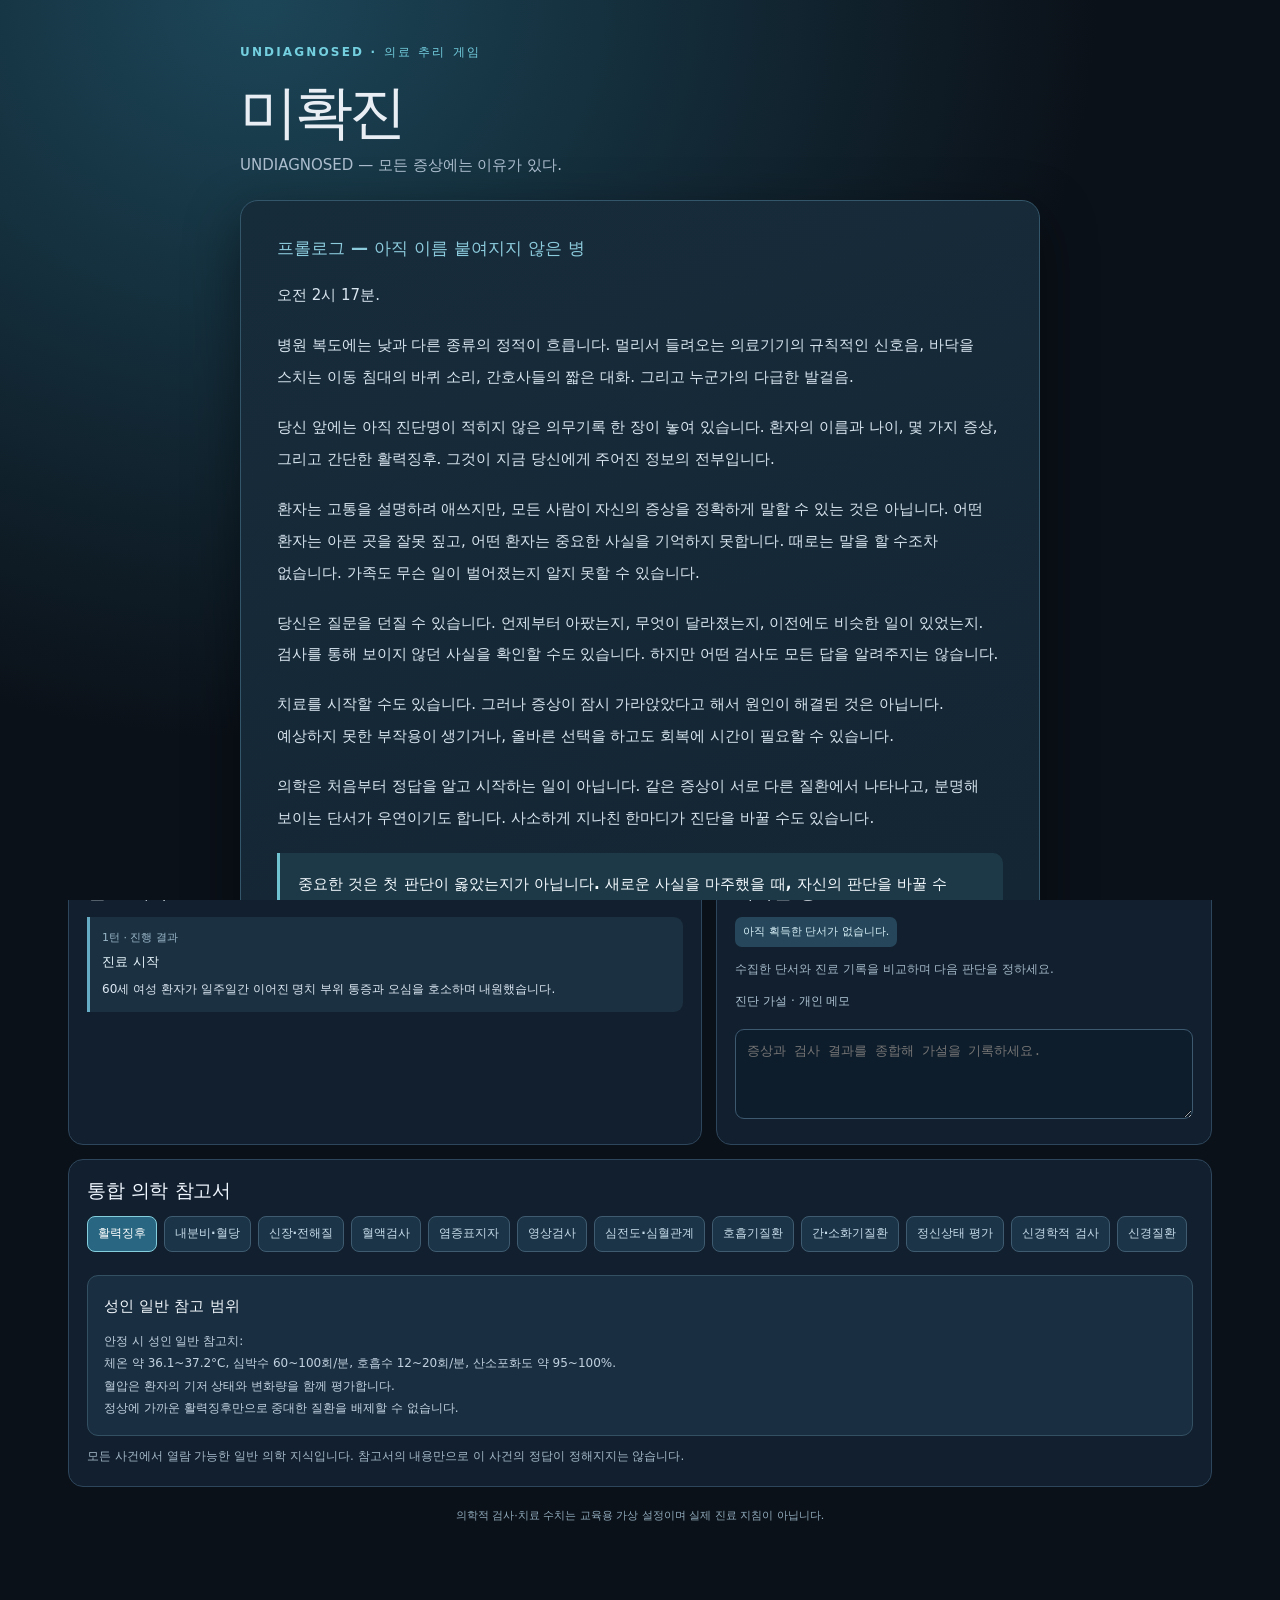
==== commit a6c88e68: "Link CASE 007 from the case menu" ====
--- a/index.html
+++ b/index.html
@@ -94,6 +94,8 @@
           <a class="world-case" href="./case003.html"><small>CASE 003 · 응급실 / 동물병원</small><strong>마지막 산책</strong><span>의식 없는 환자와 함께 구조된 강아지. 두 개의 기록에서 사건의 원인을 찾아보세요.</span></a>
           <a class="world-case" href="./case004.html"><small>CASE 004 · 응급실</small><strong>99%</strong><span>정상처럼 보이는 수치와 심한 두통. 검사 결과와 환자 상태가 일치하지 않습니다.</span></a>
           <a class="world-case" href="./case005.html"><small>CASE 005 · 소아응급실</small><strong>다 나은 줄 알았는데</strong><span>명절 뒤 장염 진료를 받고 돌아온 아이. 설사는 줄었지만 어째서 상태가 나빠졌을까요?</span></a>
+          <a class="world-case" href="./case006.html"><small>CASE 006 · 응급실</small><strong>맥박은 잡힙니다</strong><span>골절 정복과 부목 고정 후 환자의 종아리 통증이 다시 심해집니다.</span></a>
+          <a class="world-case" href="./case007.html"><small>CASE 007 · 응급실</small><strong>배가 아픈데 숨이 차요</strong><span>구토와 복통으로 내원한 환자가 깊고 빠르게 숨을 쉽니다.</span></a>
         </div>
       </div>
     </article>
@@ -216,7 +218,7 @@
 log('P-04 · 다시 돌아온 호흡','“하아… 선생님, 아까는 정말 숨이 안 쉬어졌어요.”\n\n환자의 호흡과 혈압이 점차 안정되고 있습니다. 다만 입원하게 된 최초 증상은 여전히 남아 있습니다.','good');}
 render();}
 function nextTurn(){if(g.ended)return;g.currentResponse=null;if(g.shock){if(g.turn===4){finish();return;}g.turn++;g.ap=4;g.testCount=0;log('응급 처치가 우선입니다','새 턴이 시작됐습니다. 이 턴에서는 급성 호흡곤란·저혈압에 대한 처치가 필요합니다.','alert');render();return;}if(g.turn>=4){finish();return;}g.turn++;g.ap=4;g.testCount=0;log(`${g.turn}턴 시작`,`현재 상태 카드 ${patient().code}를 공개했습니다. 환자에게 필요한 문진·검사·치료를 계속하십시오.`,'neutral');render();}
-function finish(){g.ended=true;let kind='',title='',body='';if(g.shock||g.usedPen&&!g.shockResolved){kind='D';title='치료실의 마지막 경고';body='환자의 호흡과 혈압이 갑자기 나빠졌습니다. 응급 처치가 이어졌지만 끝내 상태를 회복하지 못했습니다.\n\n보호자는 진료실 문이 다시 열리기를 기다립니다. 의무기록은 그날 밤에서 멈춰 있습니다.';}else if(g.sourceTurn&&g.abxTurn){kind=g.sourceTurn<=2&&g.abxTurn<=2?'A':'A2';title=g.sourceTurn<=2?'잊지 못할 식사':'늦었지만 찾아낸 원인';body=g.sourceTurn<=2?'환자는 적절한 초기 치료와 감염원 통제 이후 서서히 회복했습니다. 3주 뒤 외래에서 환자는 말합니다.\n\n“제가 먹었던 음식이 이렇게 중요한 줄은 몰랐어요.”':'감염의 원인을 뒤늦게 확인했지만, 외과적 처치와 치료가 이어졌습니다. 회복에는 더 긴 시간이 필요했습니다.\n\n“조금만 더 늦었으면 어떻게 됐을까요?”';}else if(g.sourceTurn){kind='C';title='찾아냈지만 끝나지 않은 치료';body='검사와 처치가 시작됐지만 필요한 치료를 모두 마치지는 못했습니다.\n\n환자는 추가 치료와 관찰을 위해 입원합니다. 의료진은 앞으로의 경과를 조심스럽게 지켜봅니다.';}else if(g.abxTurn){kind='B';title='사라지지 않은 통증';body='치료 이후 한때 발열과 복통이 줄었습니다. 그러나 환자의 불편감은 완전히 사라지지 않았습니다.\n\n며칠 뒤 다시 찾아온 통증으로 환자는 병원에 돌아옵니다. 보호자는 처음과 똑같은 질문을 건넵니다.\n\n“이번에는 괜찮아질 수 있을까요?”';}else{kind='D';title='끝내 닿지 못한 진실';body='환자의 순환 상태는 점점 악화되어 집중치료가 필요해졌습니다. 끝내 환자는 다시 눈을 뜨지 못했습니다.\n\n가족은 아직 답을 찾지 못한 질문을 안고 병원을 나섭니다.';}
+function finish(){g.ended=true;let kind='',title='',body='';if(g.shock||g.usedPen&&!g.shockResolved){kind='D';title='치료실의 마지막 경고';body='환자의 호흡과 혈압이 갑자기 나빠졌습니다. 응급 처치가 이어졌지만 끝내 상태를 회복하지 못했습니다.\n\n보호자는 진료실 문이 다시 열리기를 기다립니다. 의무기록은 그날 밤에서 멈춰 있습니다.';}else if(g.sourceTurn&&g.abxTurn){kind=g.sourceTurn<=2&&g.abxTurn<=2&&g.heard.has('H-03')?'A':'A2';title=kind==='A'?'잊지 못할 식사':'늦었지만 이어진 치료';body=kind==='A'?'환자는 적절한 초기 치료와 감염원 통제 이후 서서히 회복했습니다. 3주 뒤 외래에서 환자는 말합니다.\n\n“제가 먹었던 음식이 이렇게 중요한 줄은 몰랐어요.”':'원인 병변을 확인하고 치료를 이어갔지만, 중요한 치료 중 일부가 늦게 시작되어 회복에 더 긴 시간이 필요했습니다.\n\n“조금만 더 늦었으면 어떻게 됐을까요?”';}else if(g.sourceTurn){kind='C';title='찾아냈지만 끝나지 않은 치료';body='검사와 처치가 시작됐지만 필요한 치료를 모두 마치지는 못했습니다.\n\n환자는 추가 치료와 관찰을 위해 입원합니다. 의료진은 앞으로의 경과를 조심스럽게 지켜봅니다.';}else if(g.abxTurn){kind='B';title='사라지지 않은 통증';body='치료 이후 한때 발열과 복통이 줄었습니다. 그러나 환자의 불편감은 완전히 사라지지 않았습니다.\n\n며칠 뒤 다시 찾아온 통증으로 환자는 병원에 돌아옵니다. 보호자는 처음과 똑같은 질문을 건넵니다.\n\n“이번에는 괜찮아질 수 있을까요?”';}else{kind='D';title='끝내 닿지 못한 진실';body='환자의 순환 상태는 점점 악화되어 집중치료가 필요해졌습니다. 끝내 환자는 다시 눈을 뜨지 못했습니다.\n\n가족은 아직 답을 찾지 못한 질문을 안고 병원을 나섭니다.';}
 const rescued=kind==="A"||kind==="A2";
 let bonus=[];if(g.heard.has('H-03')&&!g.usedPen)bonus.push('약물 병력 확인');if(g.seenCT)bonus.push('영상 단서 확보');if(g.sourceTurn)bonus.push('수술 시행');if(g.abxTurn)bonus.push('항균 치료');if(g.sourceTurn&&g.sourceTurn<=2)bonus.push('조기 처치');if(g.shockResolved)bonus.push('응급 상황 대응');
 const explanation='최종 해설: 약 4cm 선형 이물질은 섭취한 생선의 가시였으며, 위벽을 관통해 간 인접 부위에 농양을 형성했습니다. 초음파는 농양을, CT는 관통 이물질을 확인하는 주요 단서였습니다. 페니실린은 이번 가상 환자에게 중증 과민반응을 유발하도록 설정한 분기입니다. 실제 임상 경과와는 다를 수 있습니다.';
